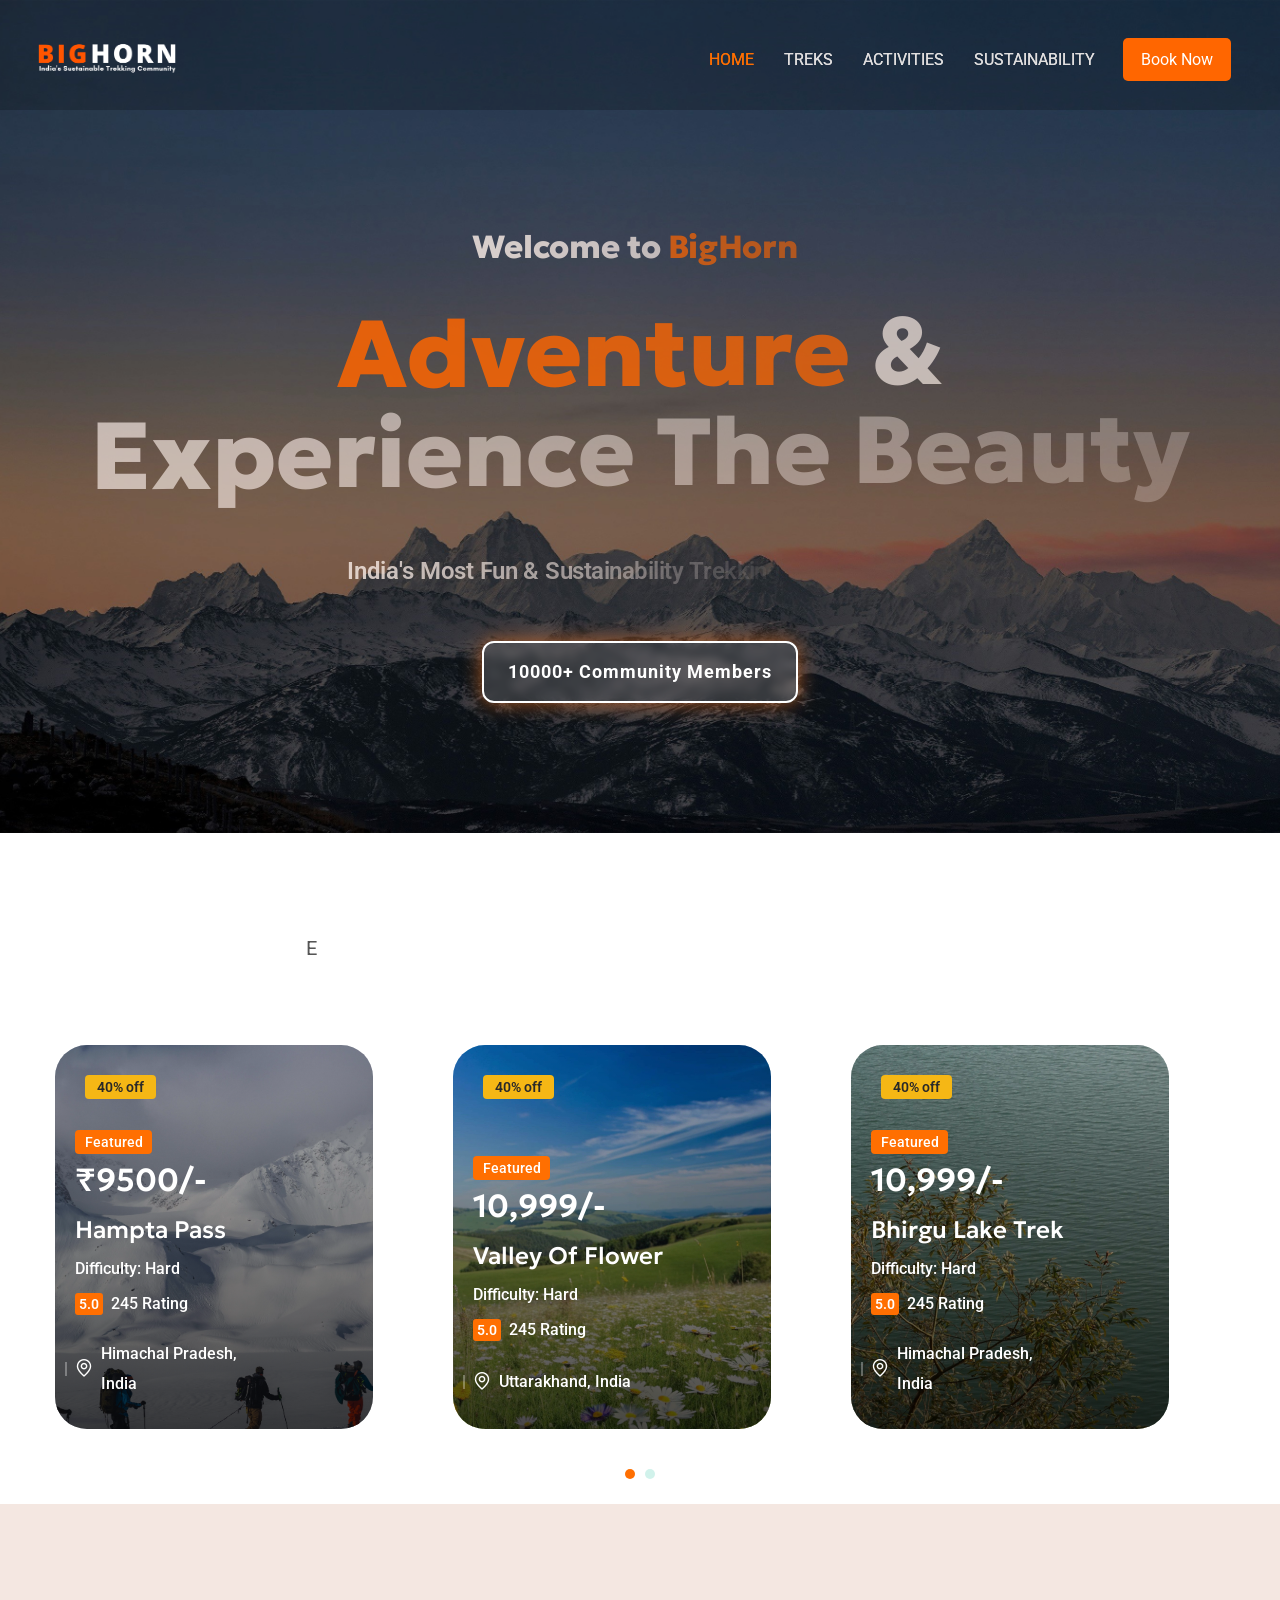
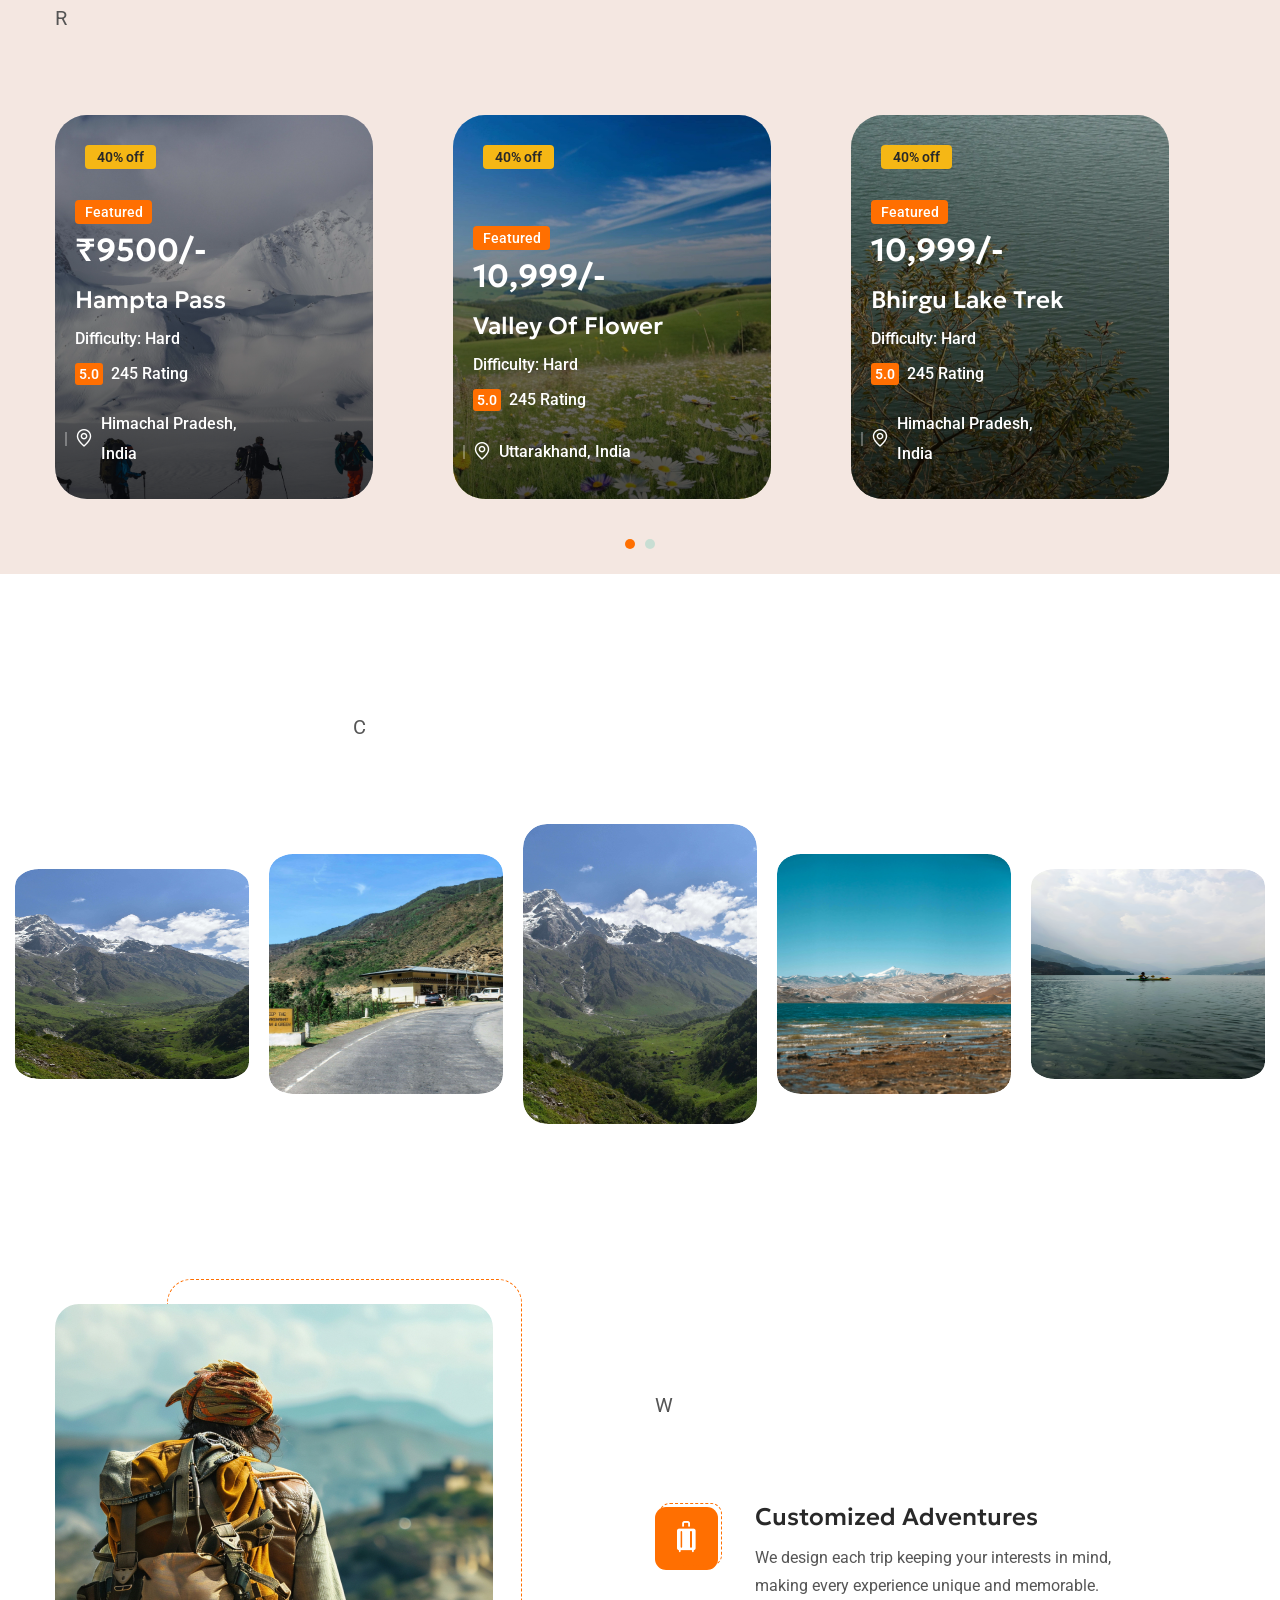
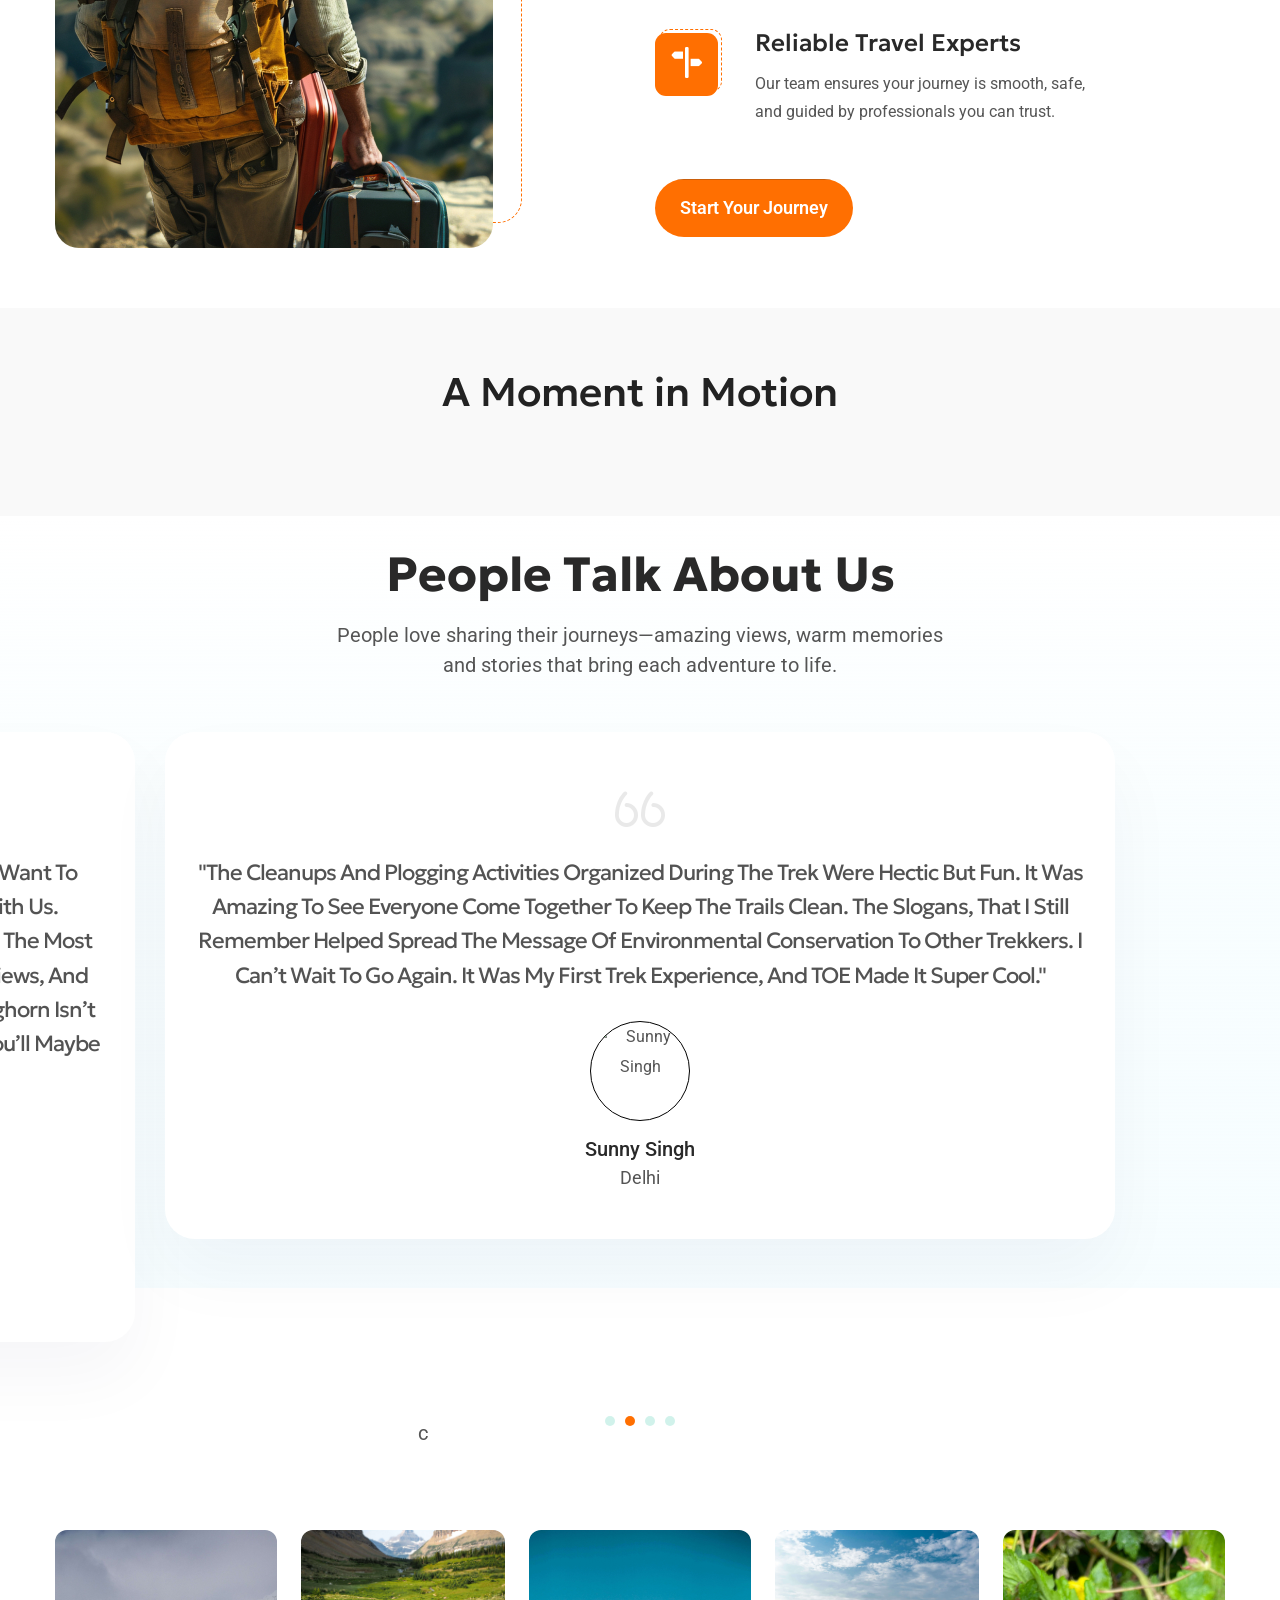
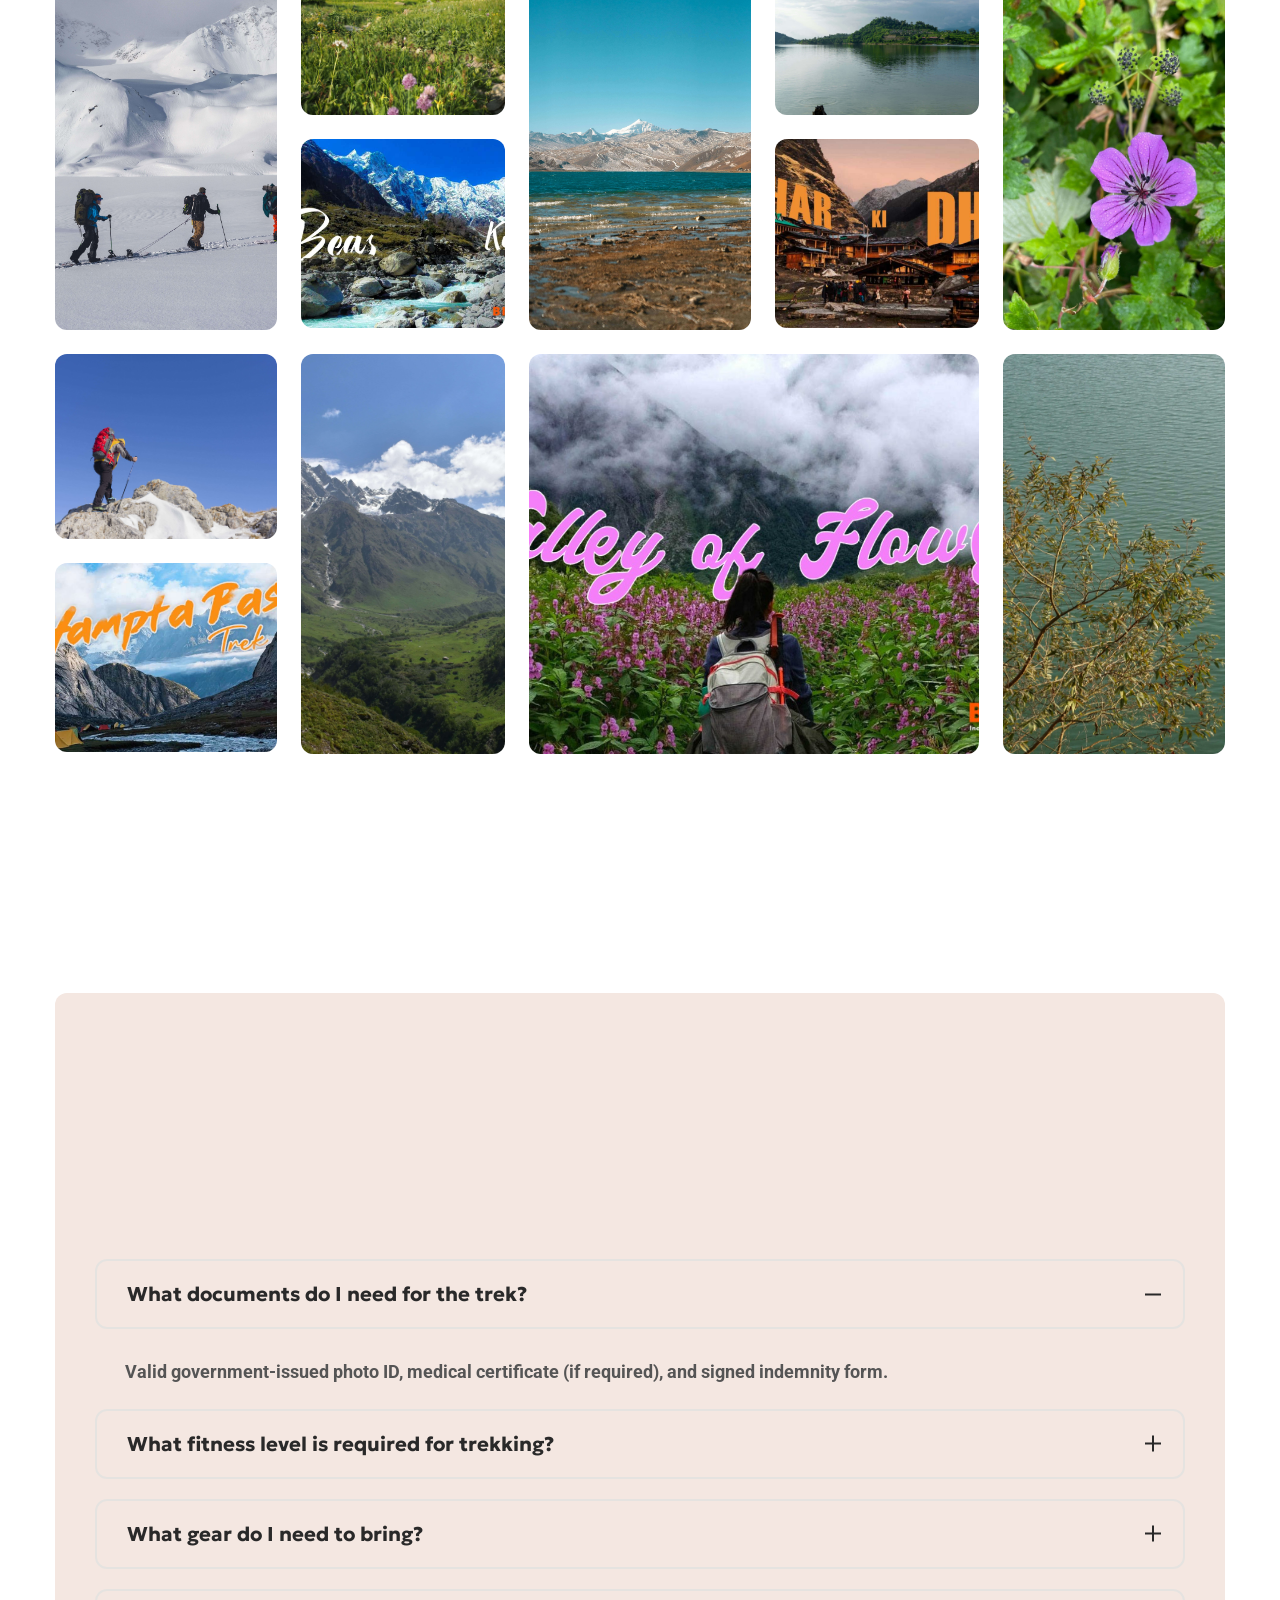
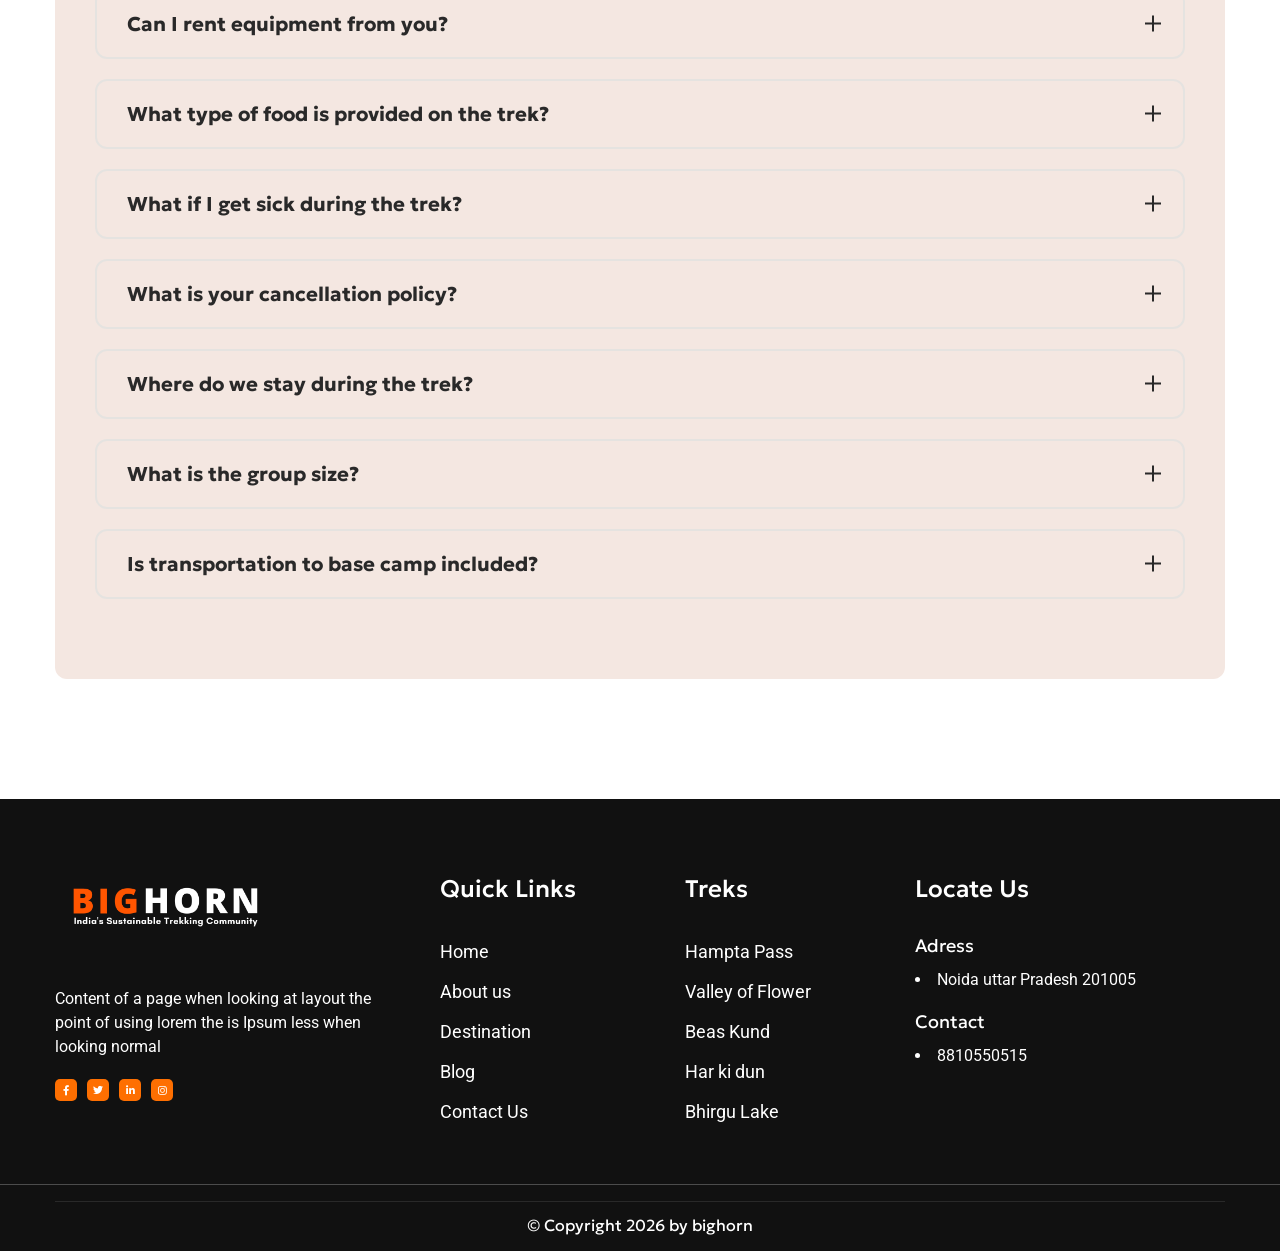
==== index.html @ f1799f35 "first" ====
<!DOCTYPE html>
<html lang="en">

<head>
    <meta charset="UTF-8">
    <meta name="viewport" content="width=device-width, initial-scale=1.0">
    <title>Home || Big Horn</title>

    <!-- favicons Icons -->
    <link rel="apple-touch-icon" sizes="180x180" href="images/big-horn-favicon-removebg.png">
    <link rel="icon" type="image/png" sizes="32x32" href="images/big-horn-favicon-removebg.png">
    <link rel="icon" type="image/png" sizes="16x16" href="images/big-horn-favicon-removebg.png">


    <!-- fonts -->
    <link rel="preconnect" href="https://fonts.googleapis.com">
    <link rel="preconnect" href="https://fonts.gstatic.com" crossorigin="">
    <link
        href="https://fonts.googleapis.com/css2?family=Caveat:wght@400..700&family=Geologica:wght@100..900&family=Roboto:ital,wght@0,100;0,300;0,400;0,500;0,700;0,900;1,100;1,300;1,400;1,500;1,700;1,900&display=swap"
        rel="stylesheet">

    <link rel="stylesheet" href="css/bootstrap.min.css">
    <link rel="stylesheet" href="css/bootstrap-select.min.css">
    <link rel="stylesheet" href="css/animate.min.css">
    <link rel="stylesheet" href="css/all.min.css">
    <link rel="stylesheet" href="css/jquery-ui.css">
    <link rel="stylesheet" href="css/jarallax.css">
    <link rel="stylesheet" href="css/jquery.magnific-popup.css">
    <link rel="stylesheet" href="css/daterangepicker.css">
    <link rel="stylesheet" href="css/style_1.css">
    <link rel="stylesheet" href="css/style.css">
    <link rel="stylesheet" href="css/slick.css">
    <link rel="stylesheet" href="css/owl.carousel.min.css">
    <link rel="stylesheet" href="css/owl.theme.default.min.css">
    <link rel="stylesheet"
        href="https://cdnjs.cloudflare.com/ajax/libs/OwlCarousel2/2.3.4/assets/owl.carousel.min.css" />
    <link rel="stylesheet"
        href="https://cdnjs.cloudflare.com/ajax/libs/OwlCarousel2/2.3.4/assets/owl.theme.default.min.css" />
    <link rel="stylesheet" href="css/bighorn.css">

    <!-- Swiper CSS -->
    <link rel="stylesheet" href="https://cdn.jsdelivr.net/npm/swiper@11/swiper-bundle.min.css" />
    <style>
        @keyframes fadeInUp {
            from {
                opacity: 0;
                transform: translateY(30px);
            }

            to {
                opacity: 1;
                transform: translateY(0);
            }
        }

        .fadeInUp {
            animation: fadeInUp 1s ease-out forwards;
        }

        /* Custom close button styling */
        .mfp-close {
            font-size: 30px;
            color: white;
            background: rgba(0, 0, 0, 0.5);
            width: 40px;
            height: 40px;
            line-height: 40px;
            text-align: center;
            position: absolute;
            top: 15px;
            right: 15px;
            border-radius: 50%;
            text-decoration: none;
            z-index: 9999;
            transition: 0.3s ease;
        }

        .mfp-close:hover {
            background: rgba(255, 0, 0, 0.7);
        }

        /* new footer  */

        .footer {
            background: radial-gradient(circle at top center, #ff6600, #0e0e0e 45%);
            color: white;
            padding: 60px 0;
            position: relative;
            overflow: hidden;
        }

        .footer h5 {
            color: #fff;
            margin-bottom: 20px;
            font-weight: 600;
        }

        .footer a {
            color: #bbb;
            text-decoration: none;
        }

        .footer a:hover {
            color: #ff5500;
        }

        @keyframes bounceIn {
            0% {
                opacity: 0;
                transform: translateY(-200px) rotate(-90deg);
            }

            50% {
                transform: translateY(0) rotate(-90deg);
            }

            70% {
                transform: translateY(-30px) rotate(-90deg);
            }

            100% {
                opacity: 1;
                transform: translateY(0) rotate(-90deg);
            }
        }

        .footer .brand-text {
            font-size: 48px;
            font-weight: 700;
            background: linear-gradient(to top, #ff5500, #cccccc);
            -webkit-background-clip: text;
            -webkit-text-fill-color: transparent;
            transform: rotate(-90deg);
            display: inline-block;
            animation: bounceIn 1.9s ease-in-out 1;
        }

        .book-btn {
            color: #ff5500;
            font-weight: bold;
        }

        .book-btn:hover {
            text-decoration: underline;
        }

        .social-icons a {
            color: white;
            margin-right: 15px;
            font-size: 18px;
        }

        .copyright {
            color: #888;
            font-size: 14px;
            margin-top: 30px;
            text-align: center;
        }

        /* new footer  */




        /* for clickable gallery  */

        .lightbox-overlay {
            position: fixed;
            top: 0;
            left: 0;
            width: 100%;
            height: 100%;
            background: rgba(15, 15, 15, 0.9);
            display: flex;
            justify-content: center;
            align-items: center;
            z-index: 9999;
            display: none;
            flex-direction: column;
            text-align: center;
        }

        .lightbox-overlay img {
            max-width: 90%;
            max-height: 80vh;
            border-radius: 10px;
            margin-bottom: 10px;
        }

        .lightbox-title {
            color: #fff;
            font-size: 20px;
            margin-bottom: 10px;
        }

        .lightbox-download {
            background: #fff;
            padding: 8px 15px;
            border-radius: 5px;
            color: #000;
            text-decoration: none;
            font-weight: bold;
            margin-bottom: 10px;
            
        }

        .lightbox-close {
            color: #fff;
            font-size: 24px;
            cursor: pointer;
            margin-top: 10px;
        }

        /* for clickable gallery  */



        /* reel section */

        .motion-slider-section {
            padding: 60px 10px;
            background: #f9f9f9;
            text-align: center;
        }

        .motion-heading {
            font-size: 2.5rem;
            margin-bottom: 40px;
            color: #222;
        }

        .swiper-slide {
            display: flex;
            justify-content: center;
            align-items: center;
             
        }



        /* reel section */

        /* testimonial */
        .testimonial-image {
            width: 100px;
            height: 100px;
            margin: 0 auto -50px;
            /* Push it above name */
            border-radius: 50%;
            overflow: hidden;
            position: relative;
            z-index: 1;
            margin-bottom: 15px;
            border: 1px solid black;
        }

        .testimonial-image img {
            width: 100%;
            height: 100%;
            object-fit: cover;
        }
    </style>

    <!-- new footer  -->

    <!-- new footer  -->





</head>

<body class="custom-cursor">

    <!-- nav and hero -->
    <div class="page-wrapper">
        <header class="main-header main-header--two sticky-header sticky-header--normal "
            style="height: 110px; background-color: rgba(0, 0, 0, 0.2); padding: 10px; color: white;">
            <div class="container-fluid" id="nav-blur">
                <div class="main-header__inner">
                    <div class="main-header__logo">
                        <a href="index.html">
                            <img src="assets/Bighorn O&W.png" alt="Big Horn Logo" width="165">
                        </a>
                    </div>
                    <nav class="main-header__nav main-menu">
                        <ul class="main-menu__list">
                            <li>
                                <a href="index.html">Home</a>
                            </li>
                            <li class="dropdown" style="color: #fff;">
                                <a href="#" style="color: #e1dfdf;">Treks</a>
                                <ul class="sub-menu">
                                    <li class="dropdown">
                                        <a href="#">Upcoming Treks</a>
                                        <ul class="sub-menu">
                                            <li><a href="hampta-pass-trek.html">Hampta Pass Trek</a></li>
                                            <li><a href="valley-of-flower.html">Valley Of Flower</a></li>
                                            <li><a href="bhirgu-lake-trek.html">bhirgu lake trek</a></li>
                                            <li><a href="beas-kund.html">Beas Kund Trek</a></li>
                                            <li><a href="har-ki-kund.html">Har Ki Dun</a></li>
                                        </ul>
                                    </li>
                                    <li class="dropdown">
                                        <a href="tour.html">All Treks</a>
                                    </li>
                                </ul>
                            </li>
                            <li>
                                <a href="about.html" style="color: #e1dfdf;">Activities</a>
                            </li>

                            <li>
                                <a href="sustainability.html" style="color: #e1dfdf;">Sustainability</a>
                            </li>
                        </ul>
                    </nav>
                    <div class="main-header__right">
                        <div class="main-header__btn">
                            <a href="contact.html" class=""
                                style="background-color: #FF6600; color: white; padding: 12px 18px; border-radius: 5px; text-decoration: none;">
                                <span>Book Now</span>
                            </a>
                        </div>

                        <div class="mobile-nav__btn mobile-nav__toggler">
                            <span></span>
                            <span></span>
                            <span></span>
                        </div>
                    </div>
                </div>
            </div>
        </header>

        <!-- hero start -->
        <section class="hero-one"
            style="background-image: url('assets/hero.jpg'); background-size: cover; background-position: center; background-repeat: no-repeat;">
            <div class="container" style="padding-top: 5rem;">
                <div class="hero-one__content">
                    <h5 class="hero-one__title title bw-split-in-left fs-2">Welcome to <span
                            style="color: #FF6600;">BigHorn</span></h5>
                    <h2 class="hero-one__title title bw-split-in-down"> <span style="color: #FF6600;">Adventure</span> &
                        Experience The Beauty</h2>
                    <p class="hero-one__text sub-title bw-split-in-left">
                        India's Most Fun & Sustainability Trekking Community
                    </p>
                    <!-- <div class="fadeInUp">
                        <a href="tour.html"
                            style="background-color: #FF6600; color: #F4E7E1; padding: 12px 30px; border-radius: 5px; text-decoration: none;">
                            <span>Explore All Adventures</span>
                        </a>
                    </div> -->

                      <div style="
    position: absolute;
    bottom: 130px;
    left: 50%;
    transform: translateX(-50%);
    background: rgba(192, 188, 188, 0.2);
    color: #fff;
    padding: 12px 24px;
    border-radius: 12px;
    font-size: 18px;
    border: 2px solid white;
    font-weight: bold;
  box-shadow: 0 0 20px rgba(233, 116, 39, 0.7);
    backdrop-filter: blur(4px);
    letter-spacing: 1px;
    z-index: 999;
  ">
    10000+ Community Members
  </div>

                </div>
            </div>
        </section>
        <!-- end -->
        <!-- courosel start -->
        <section class="tours-one">
            <div class="container">
                <div class="sec-title text-center">
                    <h3 class="sec-title__title bw-split-in-left">Upcoming Treks</h3>
                    <p class="sec-title__text bw-split-in-up-fast">Experience the thrill of upcoming treks—discover new
                        trails, stunning views <br> and unforgettable adventures with us.
                    </p>
                </div>
                <div class="tours-one__carousel bighorn-owl__carousel bighorn-owl__carousel--basic-nav owl-carousel"
                    data-owl-options='{
                 "loop": false,
                 "items": 1,
                 "nav": false,
                 "dots": true,
                 "margin": 24,
                 "responsive": {
                     "0": { "items": 1 },
                     "768": { "items": 2 },
                     "992": { "items": 2 },
                     "1200": { "items": 3 }
                 }
             }'>
                    <!-- Place your .item blocks here -->
                    <div class="item" id="card">
                        <a href="hampta-pass-trek.html" style="text-decoration: none; color: inherit;">
                            <div class="tours-one__item">
                                <img src="images/treks/humta1.jpg" alt="bighorn">
                                <div class="tours-one__item__offer">40% off</div>
                                <div class="tours-one__item__content">
                                    <div class="tours-one__item__feature">Featured</div>
                                    <div class="tours-one__item__price">₹9500/-</div>
                                    <h3 class="tours-one__item__title">Hampta Pass</h3>
                                      <div class="tours-one__item__difficulty">Difficulty: Hard</div>
                                    <ul class="tours-one__item__meta list-unstyled">
                                        <li><span>5.0</span>245 Rating</li>
                                       
                                        <li><i class="flaticon-pin-1"></i>Himachal Pradesh, India</li>
                                    </ul>
                                </div>
                            </div>
                        </a>
                    </div>

                    <div class="item">
                        <a href="valley-of-flower.html" style="text-decoration: none; color: inherit;">
                            <div class="tours-one__item">
                                <img src="images/treks/flower2.jpg" alt="bighorn">
                                <div class="tours-one__item__offer">40% off</div>
                                <div class="tours-one__item__content">
                                    <div class="tours-one__item__feature">Featured</div>
                                    <div class="tours-one__item__price">10,999/-</div>
                                    <h3 class="tours-one__item__title">Valley Of Flower</h3>
                                     <div class="tours-one__item__difficulty">Difficulty: Hard</div>
                                    <ul class="tours-one__item__meta list-unstyled">
                                        <li><span>5.0</span>245 Rating</li>
                                        <li><i class="flaticon-pin-1"></i>Uttarakhand, India</li>
                                    </ul>
                                </div>
                            </div>
                        </a>
                    </div>

                    <div class="item">
                        <a href="bhirgu-lake-trek.html" style="text-decoration: none; color: inherit;">
                            <div class="tours-one__item">
                                <img src="images/treks/lake2.jpg" alt="bighorn">
                                <div class="tours-one__item__offer">40% off</div>
                                <div class="tours-one__item__content">
                                    <div class="tours-one__item__feature">Featured</div>
                                    <div class="tours-one__item__price">10,999/-</div>
                                    <h3 class="tours-one__item__title">Bhirgu Lake Trek</h3>
                                     <div class="tours-one__item__difficulty">Difficulty: Hard</div>
                                    <ul class="tours-one__item__meta list-unstyled">
                                        <li><span>5.0</span>245 Rating</li>
                                        <li><i class="flaticon-pin-1"></i>Himachal Pradesh, India</li>
                                    </ul>
                                </div>
                            </div>
                        </a>
                    </div>

                    <div class="item">
                        <a href="beas-kund.html" style="text-decoration: none; color: inherit;">
                            <div class="tours-one__item">
                                <img src="images/treks/lake1.jpg" alt="bighorn">
                                <div class="tours-one__item__offer">40% off</div>
                                <div class="tours-one__item__content">
                                    <div class="tours-one__item__feature">Featured</div>
                                    <div class="tours-one__item__price">7,950/-</div>
                                    <h3 class="tours-one__item__title">Beas Kund</h3>
                                     <div class="tours-one__item__difficulty">Difficulty: Hard</div>
                                    <ul class="tours-one__item__meta list-unstyled">
                                        <li><span>5.0</span>245 Rating</li>
                                        <li><i class="flaticon-pin-1"></i>Himachal Pradesh, India</li>
                                    </ul>
                                </div>
                            </div>
                        </a>
                    </div>

                    <div class="item">
                        <a href="har-ki-kund.html" style="text-decoration: none; color: inherit;">
                            <div class="tours-one__item">
                                <img src="images/treks/lake2.jpg" alt="bighorn">
                                <div class="tours-one__item__offer">40% off</div>
                                <div class="tours-one__item__content">
                                    <div class="tours-one__item__feature">Featured</div>
                                    <div class="tours-one__item__price">9,000/-</div>
                                    <h3 class="tours-one__item__title">Har ki Dun</h3>
                                     <div class="tours-one__item__difficulty">Difficulty: Hard</div>
                                    <ul class="tours-one__item__meta list-unstyled">
                                        <li><span>5.0</span>245 Rating</li>
                                        <li><i class="flaticon-pin-1"></i>Uttarakhand, India</li>
                                    </ul>
                                </div>
                            </div>
                        </a>
                    </div>
                    <!-- Place your .item blocks here -->

                </div>
            </div>
        </section>
        <!-- courosel end -->


        <!-- explore by destination -->
        <section class="tours-one" style="background-color: #f4e7e1;">
            <div class="container">
                <div class="sec-title text-left">
                    <h3 class="sec-title__title bw-split-in-left">Explore Wonderfull Treks</h3>
                    <p class="sec-title__text bw-split-in-up-fast">Ready to explore? Discover amazing treks, meet new
                        friends <br> and make memories that last a lifetime!
                    </p>
                </div>
                <div class="tours-one__carousel bighorn-owl__carousel bighorn-owl__carousel--basic-nav owl-carousel"
                    data-owl-options='{
                 "loop": false,
                 "items": 1,
                 "nav": false,
                 "dots": true,
                 "margin": 24,
                 "responsive": {
                     "0": { "items": 1 },
                     "768": { "items": 2 },
                     "992": { "items": 2 },
                     "1200": { "items": 3 }
                 }
             }'>
                    <div class="item">
                        <a href="hampta-pass-trek.html" style="text-decoration: none; color: inherit;">
                            <div class="tours-one__item">
                                <img src="images/treks/humta1.jpg" alt="bighorn">
                                <div class="tours-one__item__offer">40% off</div>
                                <div class="tours-one__item__content">
                                    <div class="tours-one__item__feature">Featured</div>
                                    <div class="tours-one__item__price">₹9500/-</div>
                                    <h3 class="tours-one__item__title">Hampta Pass</h3>
                                     <div class="tours-one__item__difficulty">Difficulty: Hard</div>
                                    <ul class="tours-one__item__meta list-unstyled">
                                        <li><span>5.0</span>245 Rating</li>
                                        <li><i class="flaticon-pin-1"></i>Himachal Pradesh, India</li>
                                    </ul>
                                </div>
                            </div>
                        </a>
                    </div>

                    <div class="item">
                        <a href="valley-of-flower.html" style="text-decoration: none; color: inherit;">
                            <div class="tours-one__item">
                                <img src="images/treks/flower2.jpg" alt="bighorn">
                                <div class="tours-one__item__offer">40% off</div>
                                <div class="tours-one__item__content">
                                    <div class="tours-one__item__feature">Featured</div>
                                    <div class="tours-one__item__price">10,999/-</div>
                                    <h3 class="tours-one__item__title">Valley Of Flower</h3>
                                     <div class="tours-one__item__difficulty">Difficulty: Hard</div>
                                    <ul class="tours-one__item__meta list-unstyled">
                                        <li><span>5.0</span>245 Rating</li>
                                        <li><i class="flaticon-pin-1"></i>Uttarakhand, India</li>
                                    </ul>
                                </div>
                            </div>
                        </a>
                    </div>

                    <div class="item">
                        <a href="bhirgu-lake-trek.html" style="text-decoration: none; color: inherit;">
                            <div class="tours-one__item">
                                <img src="images/treks/lake2.jpg" alt="bighorn">
                                <div class="tours-one__item__offer">40% off</div>
                                <div class="tours-one__item__content">
                                    <div class="tours-one__item__feature">Featured</div>
                                    <div class="tours-one__item__price">10,999/-</div>
                                    <h3 class="tours-one__item__title">Bhirgu Lake Trek</h3>
                                     <div class="tours-one__item__difficulty">Difficulty: Hard</div>
                                    <ul class="tours-one__item__meta list-unstyled">
                                        <li><span>5.0</span>245 Rating</li>
                                        <li><i class="flaticon-pin-1"></i>Himachal Pradesh, India</li>
                                    </ul>
                                </div>
                            </div>
                        </a>
                    </div>

                    <div class="item">
                        <a href="beas-kund.html" style="text-decoration: none; color: inherit;">
                            <div class="tours-one__item">
                                <img src="images/treks/lake1.jpg" alt="bighorn">
                                <div class="tours-one__item__offer">40% off</div>
                                <div class="tours-one__item__content">
                                    <div class="tours-one__item__feature">Featured</div>
                                    <div class="tours-one__item__price">7,950/-</div>
                                    <h3 class="tours-one__item__title">Beas Kund</h3>
                                     <div class="tours-one__item__difficulty">Difficulty: Hard</div>
                                    <ul class="tours-one__item__meta list-unstyled">
                                        <li><span>5.0</span>245 Rating</li>
                                        <li><i class="flaticon-pin-1"></i>Himachal Pradesh, India</li>
                                    </ul>
                                </div>
                            </div>
                        </a>
                    </div>

                    <div class="item">
                        <a href="har-ki-kund.html" style="text-decoration: none; color: inherit;">
                            <div class="tours-one__item">
                                <img src="images/treks/lake2.jpg" alt="bighorn">
                                <div class="tours-one__item__offer">40% off</div>
                                <div class="tours-one__item__content">
                                    <div class="tours-one__item__feature">Featured</div>
                                    <div class="tours-one__item__price">9,000/-</div>
                                    <h3 class="tours-one__item__title">Har ki Dun</h3>
                                     <div class="tours-one__item__difficulty">Difficulty: Hard</div>
                                    <ul class="tours-one__item__meta list-unstyled">
                                        <li><span>5.0</span>245 Rating</li>
                                        <li><i class="flaticon-pin-1"></i>Uttarakhand, India</li>
                                    </ul>
                                </div>
                            </div>
                        </a>
                    </div>


                </div>
            </div>
        </section>
        <!-- explore bydestination -->

        <!-- gallery start -->
        <section class="gallery-two" style="padding-top: 4rem;">
            <div class="container-fluid">
                <div class="sec-title text-center">
                    <h3 class="sec-title__title bw-split-in-left">Our Beautiful Moment</h3>
                    <p class="sec-title__text bw-split-in-up-fast">
                        Celebrate our beautiful moments—joyful journeys, shared smiles <br>
                        and unforgettable memories from every adventure!
                    </p>
                </div>
                <div class="gallery-two__carousel bighorn-owl__carousel owl-carousel" data-owl-options='{
      "items": 5,
      "margin": 20,
      "smartSpeed": 200,
      "loop": true,
      "autoplay": true,
      "center": true,
      "nav": false,
      "dots": false,
      "responsive": {
        "0": { "items": 1 },
        "500": { "items": 2 },
        "768": { "items": 3 },
        "992": { "items": 4 },
        "1200": { "items": 5 },
        "1400": { "items": 5 }
      }
    }'>
                    <div class="gallery-two__item">
                        <div class="gallery-two__image">
                            <a href="images/treks/humta5.jpg" class="gallery-link" data-title="humta5.jpg">
                                <img src="images/treks/humta5.jpg" height="300rem" alt="humta5.jpg" />
                            </a>
                        </div>
                    </div>

                    <div class="gallery-two__item">
                        <div class="gallery-two__image">
                            <a href="images/treks/flower6.jpg" class="gallery-link" data-title="flower6.jpg">
                                <img src="images/treks/flower6.jpg" height="300rem" alt="flower6.jpg" />
                            </a>
                        </div>
                    </div>

                    <div class="gallery-two__item">
                        <div class="gallery-two__image">
                            <a href="images/treks/lake5.jpg" class="gallery-link" data-title="lake5.jpg">
                                <img src="images/treks/lake5.jpg" height="300rem" alt="lake5.jpg" />
                            </a>
                        </div>
                    </div>

                    <div class="gallery-two__item">
                        <div class="gallery-two__image">
                            <a href="images/treks/lake6.jpg" class="gallery-link" data-title="lake6.jpg">
                                <img src="images/treks/lake6.jpg" height="300rem" alt="lake6.jpg" />
                            </a>
                        </div>
                    </div>

                    <div class="gallery-two__item">
                        <div class="gallery-two__image">
                            <a href="images/treks/flower6.jpg" class="gallery-link" data-title="flower6.jpg">
                                <img src="images/treks/flower6.jpg" height="300rem" alt="flower6.jpg" />
                            </a>
                        </div>
                    </div>
                </div>
            </div>
        </section>

        <!-- end -->

        <section class="why-choose-one why-choose-one--about">
            <div class="container">
                <div class="row d-flex align-items-center">
                    <div class="col-xl-6 wow fadeInUp" data-wow-delay="300ms">
                        <div class="why-choose-one__image">
                            <img src="images/why-choose-one-1.jpg" alt="bighorn">
                        </div>
                    </div>
                    <div class="col-xl-6 wow fadeInRight" data-wow-delay="200ms">
                        <div class="why-choose-one__content">
                            <div class="sec-title">
                                <h3 class="sec-title__title bw-split-in-left">Why Choose Us</h3>
                                <p class="sec-title__text bw-split-in-up-fast">
                                    When exploring your options, finding a service that <br>truly understands your
                                    journey matters.
                                </p>
                            </div>
                            <div class="why-choose-one__box">
                                <div class="why-choose-one__box__icon"><i class="flaticon-suitcase"></i></div>
                                <h5 class="why-choose-one__box__title">Customized Adventures</h5>
                                <p class="why-choose-one__box__text">We design each trip keeping your interests in mind,
                                    <br>making every experience unique and memorable.
                                </p>
                            </div><!-- why-choose-one__box -->
                            <div class="why-choose-one__box">
                                <div class="why-choose-one__box__icon"><i class="flaticon-signpost"></i></div>
                                <h5 class="why-choose-one__box__title">Reliable Travel Experts</h5>
                                <p class="why-choose-one__box__text">Our team ensures your journey is smooth, safe,<br>
                                    and guided by professionals you can trust.</p>
                            </div><!-- why-choose-one__box -->
                            <div class="why-choose-one__btn">
                                <a href="contact.html" class="bighorn-btn">
                                    <span>Start Your Journey</span>
                                </a>

                            </div>
                        </div>
                    </div>
                </div>
            </div>
        </section><!-- why-choose-one -->



        <!-- reel section -->
        <!-- A MOMENT IN MOTION SECTION START -->
        <section class="motion-slider-section">
            <h2 class="motion-heading">A Moment in Motion</h2>

            <!-- Swiper Container Start -->
            <div class="swiper mySwiper">
                <div class="swiper-wrapper">

                    <!-- Slide 1 -->
                    <div class="swiper-slide">
                        <blockquote class="instagram-media"
                            data-instgrm-permalink="https://www.instagram.com/reel/DGhr44AxDPV/"
                            data-instgrm-version="14" style="max-width: 100%; margin: auto;"></blockquote>
                    </div>
                    <!-- Slide 1 -->
                    <div class="swiper-slide">
                        <blockquote class="instagram-media"
                            data-instgrm-permalink="https://www.instagram.com/reel/DFe_Kiuhaar/"
                            data-instgrm-version="14" style="max-width: 100%; margin: auto;"></blockquote>
                    </div>
                    <!-- Slide 1 -->
                    <div class="swiper-slide">
                        <blockquote class="instagram-media"
                            data-instgrm-permalink="https://www.instagram.com/reel/C6lVU33R28q/"
                            data-instgrm-version="14" style="max-width: 100%; margin: auto;"></blockquote>
                    </div>

                    <!-- Slide 2 (replace with your 2nd reel link) -->
                    <div class="swiper-slide">
                        <blockquote class="instagram-media"
                            data-instgrm-permalink="https://www.instagram.com/reel/DGu_4BuTkIw/"
                            data-instgrm-version="14" style="max-width: 100%; margin: auto;"></blockquote>
                    </div>

                    <!-- Slide 3 -->
                    <div class="swiper-slide">
                        <blockquote class="instagram-media"
                            data-instgrm-permalink="https://www.instagram.com/reel/DHLdgTAT1Yx/"
                            data-instgrm-version="14" style="max-width: 100%; margin: auto;"></blockquote>
                    </div>

                    <!-- Add more slides if needed -->

                </div>
            </div>
            <!-- Swiper Container End -->

            <!-- Instagram Embed Script -->
            <script async src="//www.instagram.com/embed.js"></script>
        </section>

        <!-- reel section -->

        <!-- testimonials start -->
        <section class="testimonials-two mt-1" style="height: 60vw;">
            <div class="sec-title text-center">
                <h3 class="sec-title__title">People Talk About Us</h3>
                <p class="sec-title__text">People love sharing their journeys—amazing views, warm memories <br>
                    and stories that bring each adventure to life.</p>
            </div>
            <div class="container">
                <div class="testimonials-two__inner">
                    <div class="testimonials-two__carousel bighorn-owl__carousel bighorn-owl__carousel--basic-nav bighorn-owl__carousel--with-shadow owl-carousel"
                        data-owl-options='{
                    "loop": true,
                    "items": 1,
                    "autoplay": true,
                    "autoplayTimeout": 5000,
                    "smartSpeed": 1000,
                    "nav": false,
                    "dots": true,
                    "margin": 30
                }'>

                        <div class="item">
                            <div class="testimonials-two__item">
                                <div class="testimonials-two__icon">
                                    <i class="flaticon-left-quote"></i>
                                </div>
                                <p class="testimonials-two__text">Brahmatal was my first trek ever, and I went from “Can
                                    I do this?” to “I never want to come down”, all thanks to Bighorn! They didn’t just
                                    guide us, they vibed with us. Somewhere between sore legs, tough terrains, and
                                    mid-oxygen crises, I found the most dramatic new friends, loud laughter, epic
                                    stargazing, breathtaking mountain views, and the world’s most competitive UNO games
                                    right at the top of the mountain. Bighorn isn’t just about treks, it’s about stories
                                    you’ll keep telling. You’ll laugh, you’ll climb, you’ll maybe cry a little but
                                    you’ll love every second.</p>
                                <div class="testimonials-two__author text-center">
                                    <div class="testimonial-image">
                                        <img src="images/6ac8c6f1-7127-4bf7-bab8-51c20d4c93be.png"
                                            alt="Deeksha Prakash">
                                    </div>
                                    <h5 class="testimonials-two__author__name">Deeksha Prakash</h5>
                                    <span class="testimonials-two__author__dec">Energy Policy Advisor at BRICS YEA and
                                        UNECE</span>
                                </div>
                            </div>
                        </div>

                        <div class="item">
                            <div class="testimonials-two__item">
                                <div class="testimonials-two__icon">
                                    <i class="flaticon-left-quote"></i>
                                </div>
                                <p class="testimonials-two__text">"The cleanups and plogging activities organized during
                                    the trek were hectic but fun. It was amazing to see everyone come together to keep
                                    the trails clean. The slogans, that I still remember helped spread the message of
                                    environmental conservation to other trekkers. I can’t wait to go again. It was my
                                    first trek experience, and TOE made it super cool."</p>
                                <div class="testimonials-two__author text-center">
                                    <div class="testimonial-image">
                                        <img src="images/6ac8c6f1-7127-4bf7-bab8-51c20d4c93be.png" alt="Sunny Singh">
                                    </div>
                                    <h5 class="testimonials-two__author__name">Sunny Singh</h5>
                                    <span class="testimonials-two__author__dec">Delhi</span>
                                </div>
                            </div>
                        </div>

                        <div class="item">
                            <div class="testimonials-two__item">
                                <div class="testimonials-two__icon">
                                    <i class="flaticon-left-quote"></i>
                                </div>
                                <p class="testimonials-two__text">"Seeing the impact of our actions firsthand was
                                    incredibly rewarding. During the treks, we collected litter, avoided plastic, and
                                    used sustainable materials, which made a visible difference in the areas and my
                                    mind. The trip made me a more conscious traveler. I now continue these practices and
                                    spread awareness about the importance of sustainability."</p>
                                <div class="testimonials-two__author text-center">
                                    <div class="testimonial-image">
                                        <img src="images/6ac8c6f1-7127-4bf7-bab8-51c20d4c93be.png" alt="Amit Sharma">
                                    </div>
                                    <h5 class="testimonials-two__author__name">Amit Sharma</h5>
                                    <span class="testimonials-two__author__dec">Lucknow</span>
                                </div>
                            </div>
                        </div>

                        <div class="item">
                            <div class="testimonials-two__item">
                                <div class="testimonials-two__icon">
                                    <i class="flaticon-left-quote"></i>
                                </div>
                                <p class="testimonials-two__text">"I loved the night sky discussions and the sense of
                                    community. I saw some satellites and the ISS moving. What an experience. TAP made me
                                    realize how small actions can make a big difference in preserving nature."</p>
                                <div class="testimonials-two__author text-center">
                                    <div class="testimonial-image">
                                        <img src="images/6ac8c6f1-7127-4bf7-bab8-51c20d4c93be.png" alt="Tanya">
                                    </div>
                                    <h5 class="testimonials-two__author__name">Tanya</h5>
                                    <span class="testimonials-two__author__dec">Indore</span>
                                </div>
                            </div>
                        </div>

                    </div>
                </div>
            </div>
        </section>

        <!-- /.testimonials-two -->
        <!-- gallery two start -->

        <!-- iopen image on fullscreen -->
        <div class="lightbox-overlay" id="lightbox">
            <div class="lightbox-title" id="lightboxTitle"></div>
            <img id="lightboxImage" src="" alt="">
            <a id="lightboxDownload" class="lightbox-download" href="" download>Download</a>
            <div class="lightbox-close" onclick="closeLightbox()">✖ Close</div>
        </div>

        <!-- iopen image on fullscreen -->


        <section class="gallery-one">
            <div class="container">
                <div class="sec-title text-center">
                    <h3 class="sec-title__title bw-split-in-left">Recent Gallery</h3>
                    <p class="sec-title__text bw-split-in-up-fast">
                        content of a page when looking at layout the point<br> of using lorem the is Ipsum less
                    </p>
                </div>
                <div class="row">
                    <div class="col-lg-3">
                        <div class="gallery-one__card">
                            <a href="images/treks/humta1.jpg" data-title="humta1.jpg" class="gallery-link">
                                <img src="images/treks/humta1.jpg" height="400rem" alt="humta1.jpg">
                            </a>
                        </div>
                    </div>

                    <div class="col-lg-2">
                        <div class="gallery-one__card">
                            <a href="images/treks/flower3.jpg" data-title="flower3.jpg" class="gallery-link">
                                <img src="images/treks/flower3.jpg" height="185rem" alt="flower3.jpg">
                            </a>
                        </div>
                        <div class="gallery-one__card">
                            <a href="images/treks/beas-kund.jpeg" data-title="beas-kund.jpeg" class="gallery-link">
                                <img src="images/treks/beas-kund.jpeg" height="189rem" alt="beas-kund.jpeg">
                            </a>
                        </div>
                    </div>

                    <div class="col-lg-3">
                        <div class="gallery-one__card">
                            <a href="images/treks/lake5.jpg" data-title="lake5.jpg" class="gallery-link">
                                <img src="images/treks/lake5.jpg" height="400rem" alt="lake5.jpg">
                            </a>
                        </div>
                    </div>

                    <div class="col-lg-2">
                        <div class="gallery-one__card">
                            <a href="images/treks/lake3.jpg" data-title="lake3.jpg" class="gallery-link">
                                <img src="images/treks/lake3.jpg" height="185rem" alt="lake3.jpg">
                            </a>
                        </div>
                        <div class="gallery-one__card">
                            <a href="images/treks/har-ki-kund.jpeg" data-title="har-ki-kund.jpeg" class="gallery-link">
                                <img src="images/treks/har-ki-kund.jpeg" height="189rem" alt="har-ki-kund.jpeg">
                            </a>
                        </div>
                    </div>

                    <div class="col-lg-3">
                        <div class="gallery-one__card">
                            <a href="images/treks/flower5.jpg" data-title="flower5.jpg" class="gallery-link">
                                <img src="images/treks/flower5.jpg" height="400rem" alt="flower5.jpg">
                            </a>
                        </div>
                    </div>

                    <div class="col-lg-3">
                        <div class="gallery-one__card">
                            <a href="images/treks/humta2.jpg" data-title="humta2.jpg" class="gallery-link">
                                <img src="images/treks/humta2.jpg" height="185rem" alt="humta2.jpg">
                            </a>
                        </div>
                        <div class="gallery-one__card">
                            <a href="images/treks/hampta-pass-trek.jpeg" data-title="hampta-pass-trek.jpeg"
                                class="gallery-link">
                                <img src="images/treks/hampta-pass-trek.jpeg" height="189rem"
                                    alt="hampta-pass-trek.jpeg">
                            </a>
                        </div>
                    </div>

                    <div class="col-lg-2">
                        <div class="gallery-one__card">
                            <a href="images/treks/flower6.jpg" data-title="flower6.jpg" class="gallery-link">
                                <img src="images/treks/flower6.jpg" height="400rem" alt="flower6.jpg">
                            </a>
                        </div>
                    </div>

                    <div class="col-lg-4">
                        <div class="gallery-one__card">
                            <a href="images/treks/Valley-of-flower.jpeg" data-title="Valley-of-flower.jpeg"
                                class="gallery-link">
                                <img src="images/treks/Valley-of-flower.jpeg" height="400rem"
                                    alt="Valley-of-flower.jpeg">
                            </a>
                        </div>
                    </div>

                    <div class="col-lg-3">
                        <div class="gallery-one__card">
                            <a href="images/treks/lake2.jpg" data-title="lake2.jpg" class="gallery-link">
                                <img src="images/treks/lake2.jpg" height="400rem" alt="lake2.jpg">
                            </a>
                        </div>
                    </div>
                </div>
            </div>
        </section>
        <!-- gallery-one -->

        <!-- gallery end -->
        <section class="faq-section">
            <div class="container">
                <div class="faq-section__wrapper">
                    <div class="row d-flex align-items-center">
                        <div class="col-lg-12 wow fadeInLeft" data-wow-delay="00ms">
                            <div class="sec-title text-left">
                                <h3 class="sec-title__title bw-split-in-left">Frequently Asked <br>Question</h3>
                            </div>
                            <div class="destination-details__accordion bighorn-accrodion"
                                data-grp-name="bighorn-accrodion">
                                <div class="accrodion active">
                                    <div class="accrodion-title">
                                        <h4>
                                            What documents do I need for the trek?
                                            <span class="accrodion-title__icon"></span>
                                        </h4>
                                    </div>
                                    <div class="accrodion-content">
                                        <div class="inner">
                                            <p>
                                                Valid government-issued photo ID, medical certificate (if required), and
                                                signed indemnity form.
                                            </p>
                                        </div>
                                    </div>
                                </div>
                                <div class="accrodion">
                                    <div class="accrodion-title">
                                        <h4>
                                            What fitness level is required for trekking?
                                            <span class="accrodion-title__icon"></span>
                                        </h4>
                                    </div>
                                    <div class="accrodion-content">
                                        <div class="inner">
                                            <p>
                                                Basic fitness with ability to walk 5-6 hours daily. Start cardio
                                                training 4-6 weeks before your trek and practice walking with a
                                                backpack.
                                            </p>
                                        </div>
                                    </div>
                                </div>
                                <div class="accrodion">
                                    <div class="accrodion-title">
                                        <h4>
                                            What gear do I need to bring?
                                            <span class="accrodion-title__icon"></span>
                                        </h4>
                                    </div>
                                    <div class="accrodion-content">
                                        <div class="inner">
                                            <p>
                                                Trekking boots, warm clothes, rain gear, backpack, water bottles, and
                                                headlamp. We provide a detailed packing list after booking.
                                            </p>
                                        </div>
                                    </div>
                                </div>
                                <div class="accrodion">
                                    <div class="accrodion-title">
                                        <h4>
                                            Can I rent equipment from you?
                                            <span class="accrodion-title__icon"></span>
                                        </h4>
                                    </div>
                                    <div class="accrodion-content">
                                        <div class="inner">
                                            <p>
                                                Yes, we provide tents, sleeping bags, jackets, and trekking poles on
                                                rent. Advance booking required with additional charges.
                                            </p>
                                        </div>
                                    </div>
                                </div>
                                <div class="accrodion">
                                    <div class="accrodion-title">
                                        <h4>
                                            What type of food is provided on the trek?
                                            <span class="accrodion-title__icon"></span>
                                        </h4>
                                    </div>
                                    <div class="accrodion-content">
                                        <div class="inner">
                                            <p>
                                                Complete vegetarian meals including breakfast, lunch, snacks and dinner.
                                                All meals are freshly prepared by experienced cooks with quality
                                                ingredients.
                                            </p>
                                        </div>
                                    </div>
                                </div>
                                <div class="accrodion">
                                    <div class="accrodion-title">
                                        <h4>
                                            What if I get sick during the trek?
                                            <span class="accrodion-title__icon"></span>
                                        </h4>
                                    </div>
                                    <div class="accrodion-content">
                                        <div class="inner">
                                            <p>
                                                Our trained guides carry first aid kits and can handle basic medical
                                                issues. Serious cases get immediate evacuation to nearest medical
                                                facility.
                                            </p>
                                        </div>
                                    </div>
                                </div>
                                <div class="accrodion">
                                    <div class="accrodion-title">
                                        <h4>
                                            What is your cancellation policy?
                                            <span class="accrodion-title__icon"></span>
                                        </h4>
                                    </div>
                                    <div class="accrodion-content">
                                        <div class="inner">
                                            <p>
                                                Cancellations 15+ days before trek get 90% refund. 7-14 days get 50%
                                                refund. Less than 7 days get no refund. Weather cancellations get full
                                                refund.
                                            </p>
                                        </div>
                                    </div>
                                </div>
                                <div class="accrodion">
                                    <div class="accrodion-title">
                                        <h4>
                                            Where do we stay during the trek?
                                            <span class="accrodion-title__icon"></span>
                                        </h4>
                                    </div>
                                    <div class="accrodion-content">
                                        <div class="inner">
                                            <p>
                                                High-quality camping tents (shared basis), local guesthouses, or
                                                homestays depending on the specific trek route and itinerary.
                                            </p>
                                        </div>
                                    </div>
                                </div>
                                <div class="accrodion">
                                    <div class="accrodion-title">
                                        <h4>
                                            What is the group size?
                                            <span class="accrodion-title__icon"></span>
                                        </h4>
                                    </div>
                                    <div class="accrodion-content">
                                        <div class="inner">
                                            <p>
                                                Minimum 6 people, maximum 15 people per group to ensure safety and
                                                personalized attention from our guides.
                                            </p>
                                        </div>
                                    </div>
                                </div>
                                <div class="accrodion">
                                    <div class="accrodion-title">
                                        <h4>
                                            Is transportation to base camp included?
                                            <span class="accrodion-title__icon"></span>
                                        </h4>
                                    </div>
                                    <div class="accrodion-content">
                                        <div class="inner">
                                            <p>
                                                Yes, pickup and drop from nearest major town or railway station is
                                                included. Exact pickup points shared after booking confirmation.
                                            </p>
                                        </div>
                                    </div>
                                </div>
                            </div><!-- /.accordion -->
                        </div><!-- /.col-12 -->
                    </div><!-- /.row -->
                </div>
            </div>
        </section>


        <footer class="main-footer">
            <div class="container">
                <div class="row">
                    <div class="col-md-6 col-xl-4 wow fadeInUp " data-wow-delay="00ms">
                        <div class="footer-widget footer-widget--about">
                            <a href="index.html" class="footer-widget__logo">
                                <img src="images/Bighornwhite.png" width="60%"  style="margin-top: -2rem;" alt="bighorn HTML Template">
                            </a>
                            <p class="footer-widget__text">
                                Content of a page when looking at layout the<br> point of using lorem the is Ipsum less
                                when<br> looking normal
                            </p>
                            <div class="main-footer__social">
                                <a href="https://facebook.com">
                                    <i class="fab fa-facebook-f" aria-hidden="true"></i>
                                    <span class="sr-only">Facebook</span>
                                </a>
                                <a href="https://twitter.com">
                                    <i class="fab fa-twitter" aria-hidden="true"></i>
                                    <span class="sr-only">Twitter</span>
                                </a>
                                <a href="https://linkedin.com">
                                    <i class="fab fa-linkedin-in" aria-hidden="true"></i>
                                    <span class="sr-only">Linkedin</span>
                                </a>
                                <a href="https://instagram.com">
                                    <i class="fab fa-instagram" aria-hidden="true"></i>
                                    <span class="sr-only">Instagram</span>
                                </a>
                            </div><!-- /.main-footer__social -->
                        </div><!-- /.footer-widget -->
                    </div><!-- /.col-md-6 -->
                    <div class="col-md-6 col-xl-2 wow fadeInUp" data-wow-delay="100ms">
                        <div class="footer-widget footer-widget--links">
                            <h2 class="footer-widget__title">Quick Links</h2><!-- /.footer-widget__title -->
                            <ul class="list-unstyled footer-widget__links">
                                <li><a href="index.html">Home</a></li>
                                <li><a href="about.html">About us</a></li>
                                <li><a href="destination.html">Destination</a></li>
                                <li><a href="blog-grid-right.html">Blog</a></li>
                                <li><a href="contact.html">Contact Us</a></li>
                            </ul><!-- /.list-unstyled footer-widget__links -->
                        </div><!-- /.footer-widget -->
                    </div><!-- /.col-md-6 -->
                    <div class="col-md-6 col-xl-2 wow fadeInUp" data-wow-delay="200ms">
                        <div class="footer-widget footer-widget--links-two">
                            <h2 class="footer-widget__title">Treks</h2><!-- /.footer-widget__title -->
                            <ul class="list-unstyled footer-widget__links">
                                <li><a href="hampta-pass-trek.html">Hampta Pass</a></li>
                                <li><a href="valley-of-flower.html">Valley of Flower</a></li>
                                <li><a href="beas-kund.html"> Beas Kund</a></li>
                                <li><a href="har-ki-kund.html">Har ki dun</a></li>
                                <li><a href="bhirgu-lake-trek.html">Bhirgu Lake</a></li>
                            </ul><!-- /.list-unstyled footer-widget__links -->
                        </div><!-- /.footer-widget -->
                    </div><!-- /.col-md-6 -->
                    <div class="col-md-6 col-xl-4 wow fadeInUp" data-wow-delay="300ms">
                        <div class="footer-widget footer-widget--gallery">
                            <h2 class="footer-widget__title">Locate Us</h2><!-- /.footer-widget__title -->
                            <div class="footer-widget__gallery">
                                <div class="uper">
                                    <h5 style="font-weight: 400; font-size: 18px ; color: #fff;"> Adress </h5>
                                    <li>Noida uttar Pradesh 201005</li>
                                </div><!-- /.image-item -->
                                <div class="lower">

                                    <h5 style="font-weight: 400; font-size: 18px; color: #fff;">Contact</h5>
                                    <li>8810550515</li>
                                </div>
                            </div>
                        </div><!-- /.footer-widget -->
                    </div><!-- /.col-md-6 -->
                </div><!-- /.row -->
            </div><!-- /.container -->
            <hr>
            <div class="main-footer__bottom  wow fadeInUp" data-wow-delay="00ms">
                <div class="container">
                    <div class="main-footer__bottom__inner">
                        <p class="main-footer__copyright">
                            © Copyright <span class="dynamic-year"></span> by bighorn
                        </p>
                    </div><!-- /.main-footer__inner -->
                </div><!-- /.container -->
            </div><!-- /.main-footer__bottom -->
        </footer><!-- /.main-footer -->

        <!-- /.main-footer -->
    </div>
    <!-- nav and hero end -->

    <div class="mobile-nav__wrapper">

        <!-- /.mobile-nav__overlay -->
        <div class="mobile-nav__content">
            <span class="mobile-nav__close mobile-nav__toggler"><i class="fa fa-times"></i></span>

            <div class="logo-box">
                <a href="index.html" aria-label="logo image"><img src="assets/logo.png" width="145" alt="bighorn"></a>
            </div>
            <!-- /.logo-box -->
            <div class="mobile-nav__container"></div>
            <!-- /.mobile-nav__container -->
            <a href="contact.html"
                style="background-color: #FF6600; color: white; padding: 12px; border-radius: 5px; text-decoration: none; display: block; width: 100%; text-align: center; margin-top: 15px;">
                <span>Contact Us</span>
            </a>

            <ul class="mobile-nav__contact list-unstyled">
                <li>
                    <i class="fa fa-envelope"></i>
                    <a href="mailto:needhelp@bighorn.com">needhelp@bighorn.com</a>
                </li>
                <li>
                    <i class="fa fa-phone-alt"></i>
                    <a href="tel:666-888-0000">666 888 0000</a>
                </li>
            </ul>
        </div>
        <!-- /.mobile-nav__content -->
    </div>




    <script src="js/jquery-3.7.1.min.js"></script>
    <script src="js/bootstrap.bundle.min.js"></script>
    <script src="js/bootstrap-select.min.js"></script>
    <script src="js/jarallax.min.js"></script>
    <script src="js/jquery-ui.js"></script>
    <script src="js/jquery.ajaxchimp.min.js"></script>
    <script src="js/jquery.appear.min.js"></script>
    <script src="js/jquery.magnific-popup.min.js"></script>
    <script src="js/jquery.validate.min.js"></script>
    <script src="js/wNumb.min.js"></script>
    <script src="js/moment.min.js"></script>
    <script src="js/daterangepicker.js"></script>
    <script src="js/owl.carousel.min.js"></script>
    <script src="js/wow.js"></script>
    <script src="js/imagesloaded.min.js"></script>
    <script src="js/isotope.js"></script>
    <script src="js/simpleParallax.min.js"></script>
    <script src="js/slick.min.js"></script>
    <script src="js/countdown.min.js"></script>

    <!-- gsap js -->
    <script src="js/gsap.js"></script>
    <script src="js/scrolltrigger.min.js"></script>
    <script src="js/splittext.min.js"></script>
    <script src="js/bighorn-split.js"></script>
    <script src="https://code.jquery.com/jquery-3.6.0.min.js" crossorigin="anonymous"></script>
    <script src="https://cdnjs.cloudflare.com/ajax/libs/OwlCarousel2/2.3.4/owl.carousel.min.js" crossorigin="anonymous"
        referrerpolicy="no-referrer"></script>
    <script src="js/bighorn.js"></script>
    <script>
        $(document).ready(function () {
            $('.tours-one__carousel').each(function () {
                var $this = $(this);
                var options = $this.data('owl-options');
                $this.owlCarousel(options);
            });
        });
    </script>
    <script>
        $(document).ready(function () {
            $('.owl-carousel').each(function () {
                const $carousel = $(this);
                const options = $carousel.data('owl-options');
                $carousel.owlCarousel(options);
            });
        });
    </script>
    <script>
        new WOW().init();

        $(document).ready(function () {
            $('.bighorn-owl__carousel').each(function () {
                const $carousel = $(this);
                const options = $carousel.data('owl-options');
                $carousel.owlCarousel(options);
            });
        });
    </script>
    <script>
        $(document).ready(function () {
            $(".testimonials-two__carousel").each(function () {
                const options = $(this).data("owl-options");
                $(this).owlCarousel(options);
            });
        });
    </script>
    <script>
        document.addEventListener("DOMContentLoaded", function () {
            const accrodions = document.querySelectorAll(".bighorn-accrodion .accrodion");

            accrodions.forEach(item => {
                const title = item.querySelector(".accrodion-title");
                title.addEventListener("click", function () {
                    // Close all other open items
                    accrodions.forEach(i => {
                        if (i !== item) {
                            i.classList.remove("active");
                            i.querySelector(".accrodion-content").style.display = "none";
                        }
                    });

                    // Toggle current item
                    const content = item.querySelector(".accrodion-content");
                    const isActive = item.classList.contains("active");
                    item.classList.toggle("active");
                    content.style.display = isActive ? "none" : "block";
                });

                // Default state
                const content = item.querySelector(".accrodion-content");
                if (!item.classList.contains("active")) {
                    content.style.display = "none";
                }
            });
        });
    </script>
    <script>
        function openImage(src) {
            document.getElementById("popupImage").src = src;
            document.getElementById("imagePopup").style.display = "flex";
        }

        function closeImage() {
            document.getElementById("imagePopup").style.display = "none";
        }
    </script>


    <!-- for image open on full gallery  -->
    <script>
        const galleryLinks = document.querySelectorAll('.gallery-link');
        const lightbox = document.getElementById('lightbox');
        const lightboxImage = document.getElementById('lightboxImage');
        const lightboxTitle = document.getElementById('lightboxTitle');
        const lightboxDownload = document.getElementById('lightboxDownload');

        galleryLinks.forEach(link => {
            link.addEventListener('click', function (e) {
                e.preventDefault();
                const imgSrc = this.getAttribute('href');
                const imgTitle = this.getAttribute('data-title');
                lightboxImage.src = imgSrc;
                lightboxTitle.textContent = imgTitle;
                lightboxDownload.href = imgSrc;
                lightbox.style.display = 'flex';
            });
        });

        function closeLightbox() {
            lightbox.style.display = 'none';
        }

        // Optional: Close on ESC key
        document.addEventListener('keydown', function (e) {
            if (e.key === "Escape") {
                closeLightbox();
            }
        });
    </script>
    <!-- for image open on full gallery  -->


    <!-- Swiper JS -->
    <script src="https://cdn.jsdelivr.net/npm/swiper@11/swiper-bundle.min.js"></script>

    <script>
        const swiper = new Swiper(".mySwiper", {
            slidesPerView: 3,
            spaceBetween: 5,
            loop: true,
            autoplay: {
                delay: 2000,
                disableOnInteraction: false,
            },
            breakpoints: {
                0: {
                    slidesPerView: 1,
                },
                768: {
                    slidesPerView: 2, // Tablet
                },
                1024: {
                    slidesPerView: 3 // Desktop
                }
            }
        });
    </script>

</body>

</html>
---- css/daterangepicker.css ----
.daterangepicker {
    position: absolute;
    color: inherit;
    background-color: #fff;
    border-radius: 4px;
    border: 1px solid #ddd;
    width: 278px;
    max-width: none;
    padding: 0;
    margin-top: 7px;
    top: 100px;
    left: 20px;
    z-index: 3001;
    display: none;
    font-family: arial;
    font-size: 15px;
    line-height: 1em;
  }
  
  .daterangepicker:before, .daterangepicker:after {
    position: absolute;
    display: inline-block;
    border-bottom-color: rgba(0, 0, 0, 0.2);
    content: '';
  }
  
  .daterangepicker:before {
    top: -7px;
    border-right: 7px solid transparent;
    border-left: 7px solid transparent;
    border-bottom: 7px solid #ccc;
  }
  
  .daterangepicker:after {
    top: -6px;
    border-right: 6px solid transparent;
    border-bottom: 6px solid #fff;
    border-left: 6px solid transparent;
  }
  
  .daterangepicker.opensleft:before {
    right: 9px;
  }
  
  .daterangepicker.opensleft:after {
    right: 10px;
  }
  
  .daterangepicker.openscenter:before {
    left: 0;
    right: 0;
    width: 0;
    margin-left: auto;
    margin-right: auto;
  }
  
  .daterangepicker.openscenter:after {
    left: 0;
    right: 0;
    width: 0;
    margin-left: auto;
    margin-right: auto;
  }
  
  .daterangepicker.opensright:before {
    left: 9px;
  }
  
  .daterangepicker.opensright:after {
    left: 10px;
  }
  
  .daterangepicker.drop-up {
    margin-top: -7px;
  }
  
  .daterangepicker.drop-up:before {
    top: initial;
    bottom: -7px;
    border-bottom: initial;
    border-top: 7px solid #ccc;
  }
  
  .daterangepicker.drop-up:after {
    top: initial;
    bottom: -6px;
    border-bottom: initial;
    border-top: 6px solid #fff;
  }
  
  .daterangepicker.single .daterangepicker .ranges, .daterangepicker.single .drp-calendar {
    float: none;
  }
  
  .daterangepicker.single .drp-selected {
    display: none;
  }
  
  .daterangepicker.show-calendar .drp-calendar {
    display: block;
  }
  
  .daterangepicker.show-calendar .drp-buttons {
    display: block;
  }
  
  .daterangepicker.auto-apply .drp-buttons {
    display: none;
  }
  
  .daterangepicker .drp-calendar {
    display: none;
    max-width: 270px;
  }
  
  .daterangepicker .drp-calendar.left {
    padding: 8px 0 8px 8px;
  }
  
  .daterangepicker .drp-calendar.right {
    padding: 8px;
  }
  
  .daterangepicker .drp-calendar.single .calendar-table {
    border: none;
  }
  
  .daterangepicker .calendar-table .next span, .daterangepicker .calendar-table .prev span {
    color: #fff;
    border: solid black;
    border-width: 0 2px 2px 0;
    border-radius: 0;
    display: inline-block;
    padding: 3px;
  }
  
  .daterangepicker .calendar-table .next span {
    transform: rotate(-45deg);
    -webkit-transform: rotate(-45deg);
  }
  
  .daterangepicker .calendar-table .prev span {
    transform: rotate(135deg);
    -webkit-transform: rotate(135deg);
  }
  
  .daterangepicker .calendar-table th, .daterangepicker .calendar-table td {
    white-space: nowrap;
    text-align: center;
    vertical-align: middle;
    min-width: 32px;
    width: 32px;
    height: 24px;
    line-height: 24px;
    font-size: 12px;
    border-radius: 4px;
    border: 1px solid transparent;
    white-space: nowrap;
    cursor: pointer;
  }
  
  .daterangepicker .calendar-table {
    border: 1px solid #fff;
    border-radius: 4px;
    background-color: #fff;
  }
  
  .daterangepicker .calendar-table table {
    width: 100%;
    margin: 0;
    border-spacing: 0;
    border-collapse: collapse;
  }
  
  .daterangepicker td.available:hover, .daterangepicker th.available:hover {
    background-color: #eee;
    border-color: transparent;
    color: inherit;
  }
  
  .daterangepicker td.week, .daterangepicker th.week {
    font-size: 80%;
    color: #ccc;
  }
  
  .daterangepicker td.off, .daterangepicker td.off.in-range, .daterangepicker td.off.start-date, .daterangepicker td.off.end-date {
    background-color: #fff;
    border-color: transparent;
    color: #999;
  }
  
  .daterangepicker td.in-range {
    background-color: #ebf4f8;
    border-color: transparent;
    color: #000;
    border-radius: 0;
  }
  
  .daterangepicker td.start-date {
    border-radius: 4px 0 0 4px;
  }
  
  .daterangepicker td.end-date {
    border-radius: 0 4px 4px 0;
  }
  
  .daterangepicker td.start-date.end-date {
    border-radius: 4px;
  }
  
  .daterangepicker td.active, .daterangepicker td.active:hover {
    background-color: #357ebd;
    border-color: transparent;
    color: #fff;
  }
  
  .daterangepicker th.month {
    width: auto;
  }
  
  .daterangepicker td.disabled, .daterangepicker option.disabled {
    color: #999;
    cursor: not-allowed;
    text-decoration: line-through;
  }
  
  .daterangepicker select.monthselect, .daterangepicker select.yearselect {
    font-size: 12px;
    padding: 1px;
    height: auto;
    margin: 0;
    cursor: default;
  }
  
  .daterangepicker select.monthselect {
    margin-right: 2%;
    width: 56%;
  }
  
  .daterangepicker select.yearselect {
    width: 40%;
  }
  
  .daterangepicker select.hourselect, .daterangepicker select.minuteselect, .daterangepicker select.secondselect, .daterangepicker select.ampmselect {
    width: 50px;
    margin: 0 auto;
    background: #eee;
    border: 1px solid #eee;
    padding: 2px;
    outline: 0;
    font-size: 12px;
  }
  
  .daterangepicker .calendar-time {
    text-align: center;
    margin: 4px auto 0 auto;
    line-height: 30px;
    position: relative;
  }
  
  .daterangepicker .calendar-time select.disabled {
    color: #ccc;
    cursor: not-allowed;
  }
  
  .daterangepicker .drp-buttons {
    clear: both;
    text-align: right;
    padding: 8px;
    border-top: 1px solid #ddd;
    display: none;
    line-height: 12px;
    vertical-align: middle;
  }
  
  .daterangepicker .drp-selected {
    display: inline-block;
    font-size: 12px;
    padding-right: 8px;
  }
  
  .daterangepicker .drp-buttons .btn {
    margin-left: 8px;
    font-size: 12px;
    font-weight: bold;
    padding: 4px 8px;
  }
  
  .daterangepicker.show-ranges.single.rtl .drp-calendar.left {
    border-right: 1px solid #ddd;
  }
  
  .daterangepicker.show-ranges.single.ltr .drp-calendar.left {
    border-left: 1px solid #ddd;
  }
  
  .daterangepicker.show-ranges.rtl .drp-calendar.right {
    border-right: 1px solid #ddd;
  }
  
  .daterangepicker.show-ranges.ltr .drp-calendar.left {
    border-left: 1px solid #ddd;
  }
  
  .daterangepicker .ranges {
    float: none;
    text-align: left;
    margin: 0;
  }
  
  .daterangepicker.show-calendar .ranges {
    margin-top: 8px;
  }
  
  .daterangepicker .ranges ul {
    list-style: none;
    margin: 0 auto;
    padding: 0;
    width: 100%;
  }
  
  .daterangepicker .ranges li {
    font-size: 12px;
    padding: 8px 12px;
    cursor: pointer;
  }
  
  .daterangepicker .ranges li:hover {
    background-color: #eee;
  }
  
  .daterangepicker .ranges li.active {
    background-color: #08c;
    color: #fff;
  }
  
  /*  Larger Screen Styling */
  @media (min-width: 564px) {
    .daterangepicker {
      width: auto;
    }
  
    .daterangepicker .ranges ul {
      width: 140px;
    }
  
    .daterangepicker.single .ranges ul {
      width: 100%;
    }
  
    .daterangepicker.single .drp-calendar.left {
      clear: none;
    }
  
    .daterangepicker.single .ranges, .daterangepicker.single .drp-calendar {
      float: left;
    }
  
    .daterangepicker {
      direction: ltr;
      text-align: left;
    }
  
    .daterangepicker .drp-calendar.left {
      clear: left;
      margin-right: 0;
    }
  
    .daterangepicker .drp-calendar.left .calendar-table {
      border-right: none;
      border-top-right-radius: 0;
      border-bottom-right-radius: 0;
    }
  
    .daterangepicker .drp-calendar.right {
      margin-left: 0;
    }
  
    .daterangepicker .drp-calendar.right .calendar-table {
      border-left: none;
      border-top-left-radius: 0;
      border-bottom-left-radius: 0;
    }
  
    .daterangepicker .drp-calendar.left .calendar-table {
      padding-right: 8px;
    }
  
    .daterangepicker .ranges, .daterangepicker .drp-calendar {
      float: left;
    }
  }
  
  @media (min-width: 730px) {
    .daterangepicker .ranges {
      width: auto;
    }
  
    .daterangepicker .ranges {
      float: left;
    }
  
    .daterangepicker.rtl .ranges {
      float: right;
    }
  
    .daterangepicker .drp-calendar.left {
      clear: none !important;
    }
  }
---- css/style_1.css ----
@font-face {
    font-family: "flaticon_mycollection";
    src: url("../fonts/flaticon_mycollection.woff2") format("woff2"),
url("../fonts/flaticon_mycollection.woff") format("woff"),
url("../fonts/flaticon_mycollection.eot#iefix") format("embedded-opentype"),
url("../fonts/flaticon_mycollection.ttf") format("truetype"),
url("../images/flaticon_mycollection.svg#flaticon_mycollection") format("svg")
}

i[class^="flaticon-"]:before, i[class*=" flaticon-"]:before {
    font-family: flaticon_mycollection !important;
    font-style: normal;
    font-weight: normal !important;
    font-variant: normal;
    text-transform: none;
    line-height: 1;
    -webkit-font-smoothing: antialiased;
    -moz-osx-font-smoothing: grayscale;
}

.flaticon-share:before {
    content: "\f101";
}
.flaticon-quote:before {
    content: "\f102";
}
.flaticon-time:before {
    content: "\f103";
}
.flaticon-right-arrow:before {
    content: "\f104";
}
.flaticon-left-arrow:before {
    content: "\f105";
}
.flaticon-downward-arrow:before {
    content: "\f106";
}
.flaticon-date:before {
    content: "\f107";
}
.flaticon-straight-quotes:before {
    content: "\f108";
}
.flaticon-phone-call:before {
    content: "\f109";
}
.flaticon-calendar:before {
    content: "\f10a";
}
.flaticon-pin:before {
    content: "\f10b";
}
.flaticon-three-o-clock-clock:before {
    content: "\f10c";
}
.flaticon-mail:before {
    content: "\f10d";
}
.flaticon-suitcase:before {
    content: "\f10e";
}
.flaticon-traveler-with-a-suitcase:before {
    content: "\f10f";
}
.flaticon-top-right:before {
    content: "\f110";
}
.flaticon-top-right-1:before {
    content: "\f111";
}
.flaticon-add:before {
    content: "\f112";
}
.flaticon-signpost:before {
    content: "\f113";
}
.flaticon-shield:before {
    content: "\f114";
}
.flaticon-booking:before {
    content: "\f115";
}
.flaticon-star:before {
    content: "\f116";
}
.flaticon-feedback:before {
    content: "\f117";
}
.flaticon-calendar-silhouette:before {
    content: "\f118";
}
.flaticon-bulb:before {
    content: "\f119";
}
.flaticon-play-button-arrowhead:before {
    content: "\f11a";
}
.flaticon-camera:before {
    content: "\f11b";
}
.flaticon-facebook:before {
    content: "\f11c";
}
.flaticon-twitter:before {
    content: "\f11d";
}
.flaticon-twitter-1:before {
    content: "\f11e";
}
.flaticon-pinterest:before {
    content: "\f11f";
}
.flaticon-linkedin:before {
    content: "\f120";
}
.flaticon-left-quote:before {
    content: "\f121";
}
.flaticon-pin-1:before {
    content: "\f122";
}
.flaticon-search:before {
    content: "\f123";
}
.flaticon-chat:before {
    content: "\f124";
}
.flaticon-luggage:before {
    content: "\f125";
}
.flaticon-group:before {
    content: "\f126";
}
.flaticon-appointment:before {
    content: "\f127";
}
.flaticon-customer:before {
    content: "\f128";
}
.flaticon-play-button:before {
    content: "\f129";
}
.flaticon-global:before {
    content: "\f12a";
}
.flaticon-money:before {
    content: "\f12b";
}
.flaticon-distance:before {
    content: "\f12c";
}
.flaticon-road:before {
    content: "\f12d";
}
.flaticon-check:before {
    content: "\f12e";
}
.flaticon-close:before {
    content: "\f12f";
}
.flaticon-plus:before {
    content: "\f130";
}
.flaticon-minus:before {
    content: "\f131";
}
.flaticon-camera-1:before {
    content: "\f132";
}
.flaticon-heart:before {
    content: "\f133";
}
.flaticon-heart-1:before {
    content: "\f134";
}
.flaticon-video:before {
    content: "\f135";
}
.flaticon-camera-2:before {
    content: "\f136";
}
---- css/style.css ----
@font-face {
  font-family: 'icomoon';
  src:  url('../fonts/icomoon.eot');
  src:  url('../fonts/icomoon.eot#iefix') format('embedded-opentype'),
    url('../fonts/icomoon.ttf') format('truetype'),
    url('../fonts/icomoon.woff') format('woff'),
    url('../images/icomoon.svg#icomoon') format('svg');
  font-weight: normal;
  font-style: normal;
  font-display: block;
}

[class^="icon-"], [class*=" icon-"] {
  /* use !important to prevent issues with browser extensions that change fonts */
  font-family: 'icomoon' !important;
  /* speak: never; */
  font-style: normal;
  font-weight: normal;
  font-variant: normal;
  text-transform: none;
  line-height: 1;

  /* Better Font Rendering =========== */
  -webkit-font-smoothing: antialiased;
  -moz-osx-font-smoothing: grayscale;
}

.icon-bubble-chat:before {
  content: "\e914";
}
.icon-calendar:before {
  content: "\e915";
}
.icon-checked:before {
  content: "\e916";
}
.icon-comment:before {
  content: "\e917";
}
.icon-cursor:before {
  content: "\e918";
}
.icon-help:before {
  content: "\e919";
}
.icon-phone:before {
  content: "\e91a";
}
.icon-user:before {
  content: "\e91b";
}
.icon-phone-call-2:before {
  content: "\e900";
}
.icon-feedback-1:before {
  content: "\e901";
}
.icon-video-2:before {
  content: "\e902";
}
.icon-bulb-1:before {
  content: "\e903";
}
.icon-group--1:before {
  content: "\e904";
}
.icon-pin-2:before {
  content: "\e905";
}
.icon-camera--1:before {
  content: "\e906";
}
.icon-video-1:before {
  content: "\e909";
}
.icon-camera-1:before {
  content: "\e90a";
}
.icon-heart-1:before {
  content: "\e90b";
}
.icon-booking-1:before {
  content: "\e90c";
}
.icon-shield-1:before {
  content: "\e90d";
}
.icon-arrow:before {
  content: "\e90e";
}
.icon-envelope-1:before {
  content: "\e907";
}
.icon-pin-3:before {
  content: "\e908";
}
.icon-magnifying-glass-1:before {
  content: "\e90f";
}
.icon-traveler-with-a-suitcase-1:before {
  content: "\e910";
}
.icon-calendar-1:before {
  content: "\e911";
}
.icon-luggage--1:before {
  content: "\e912";
}
.icon-arrow-up-right:before {
  content: "\e913";
}
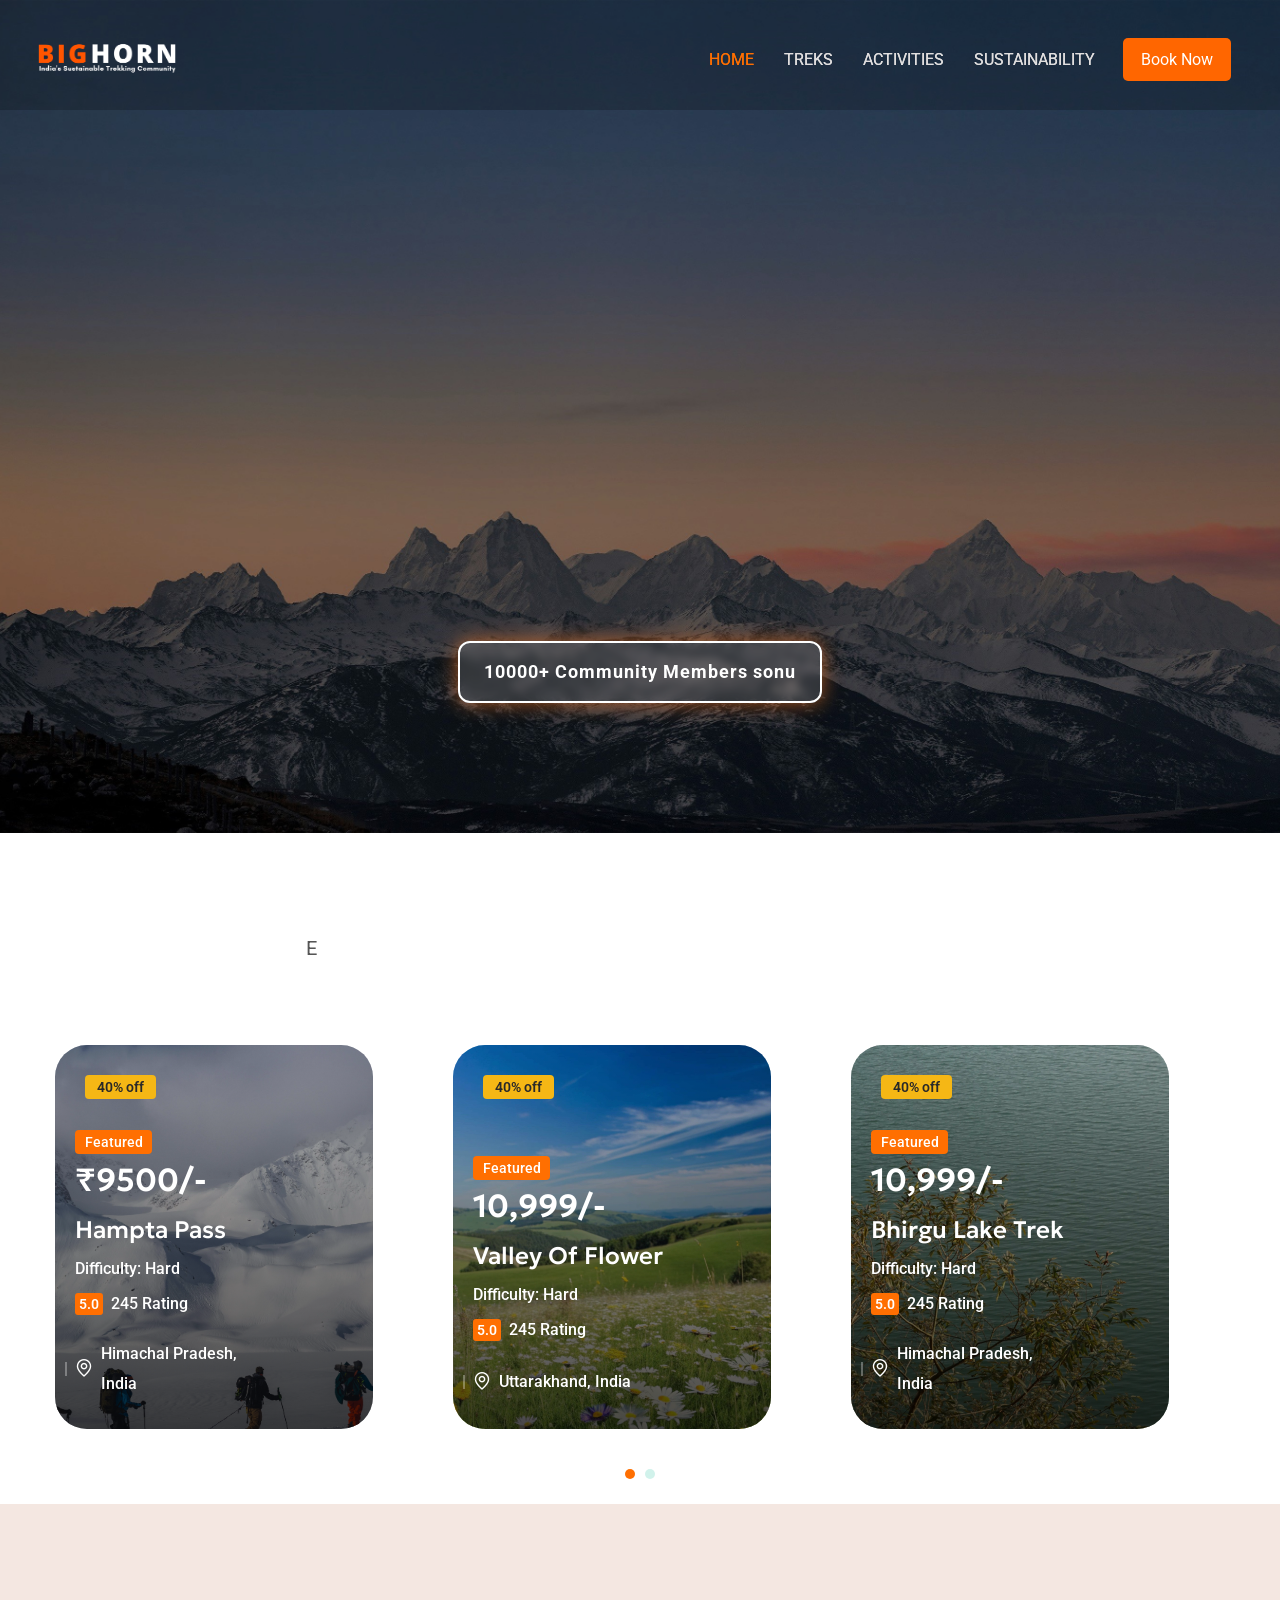
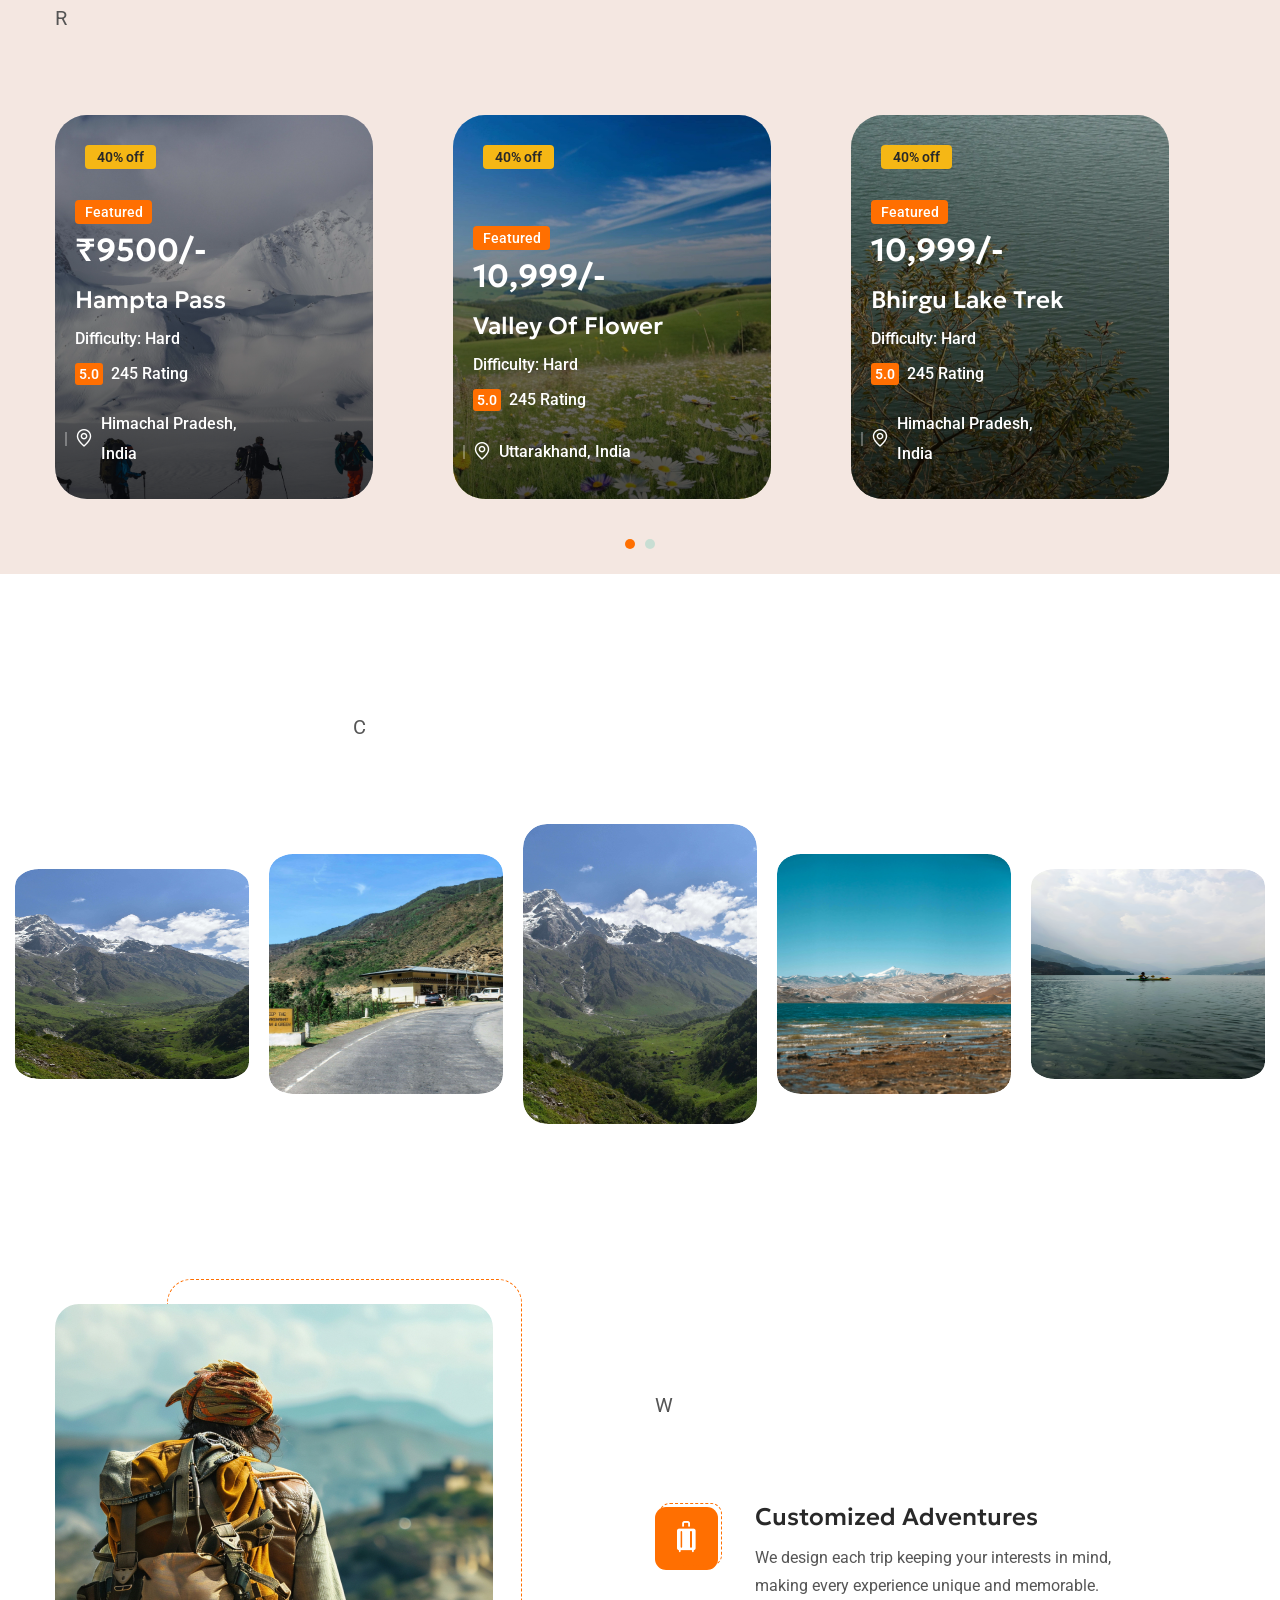
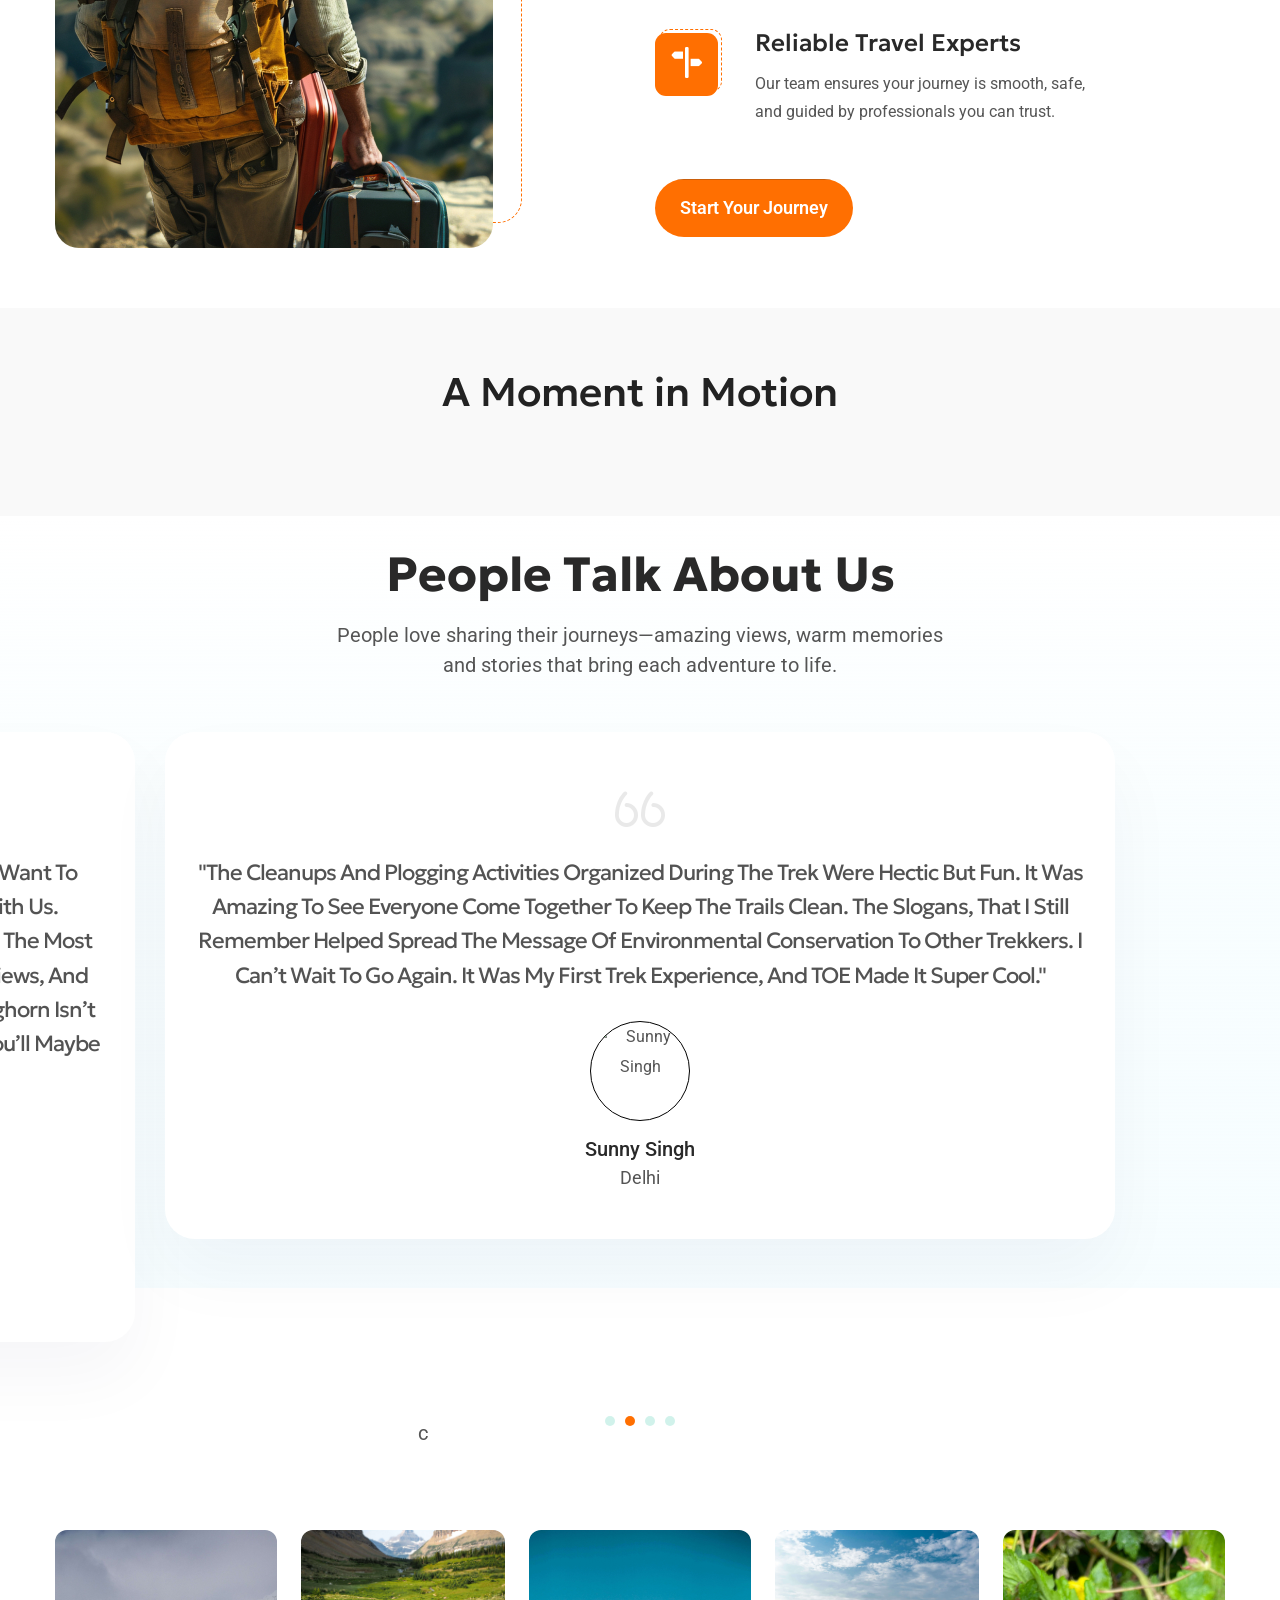
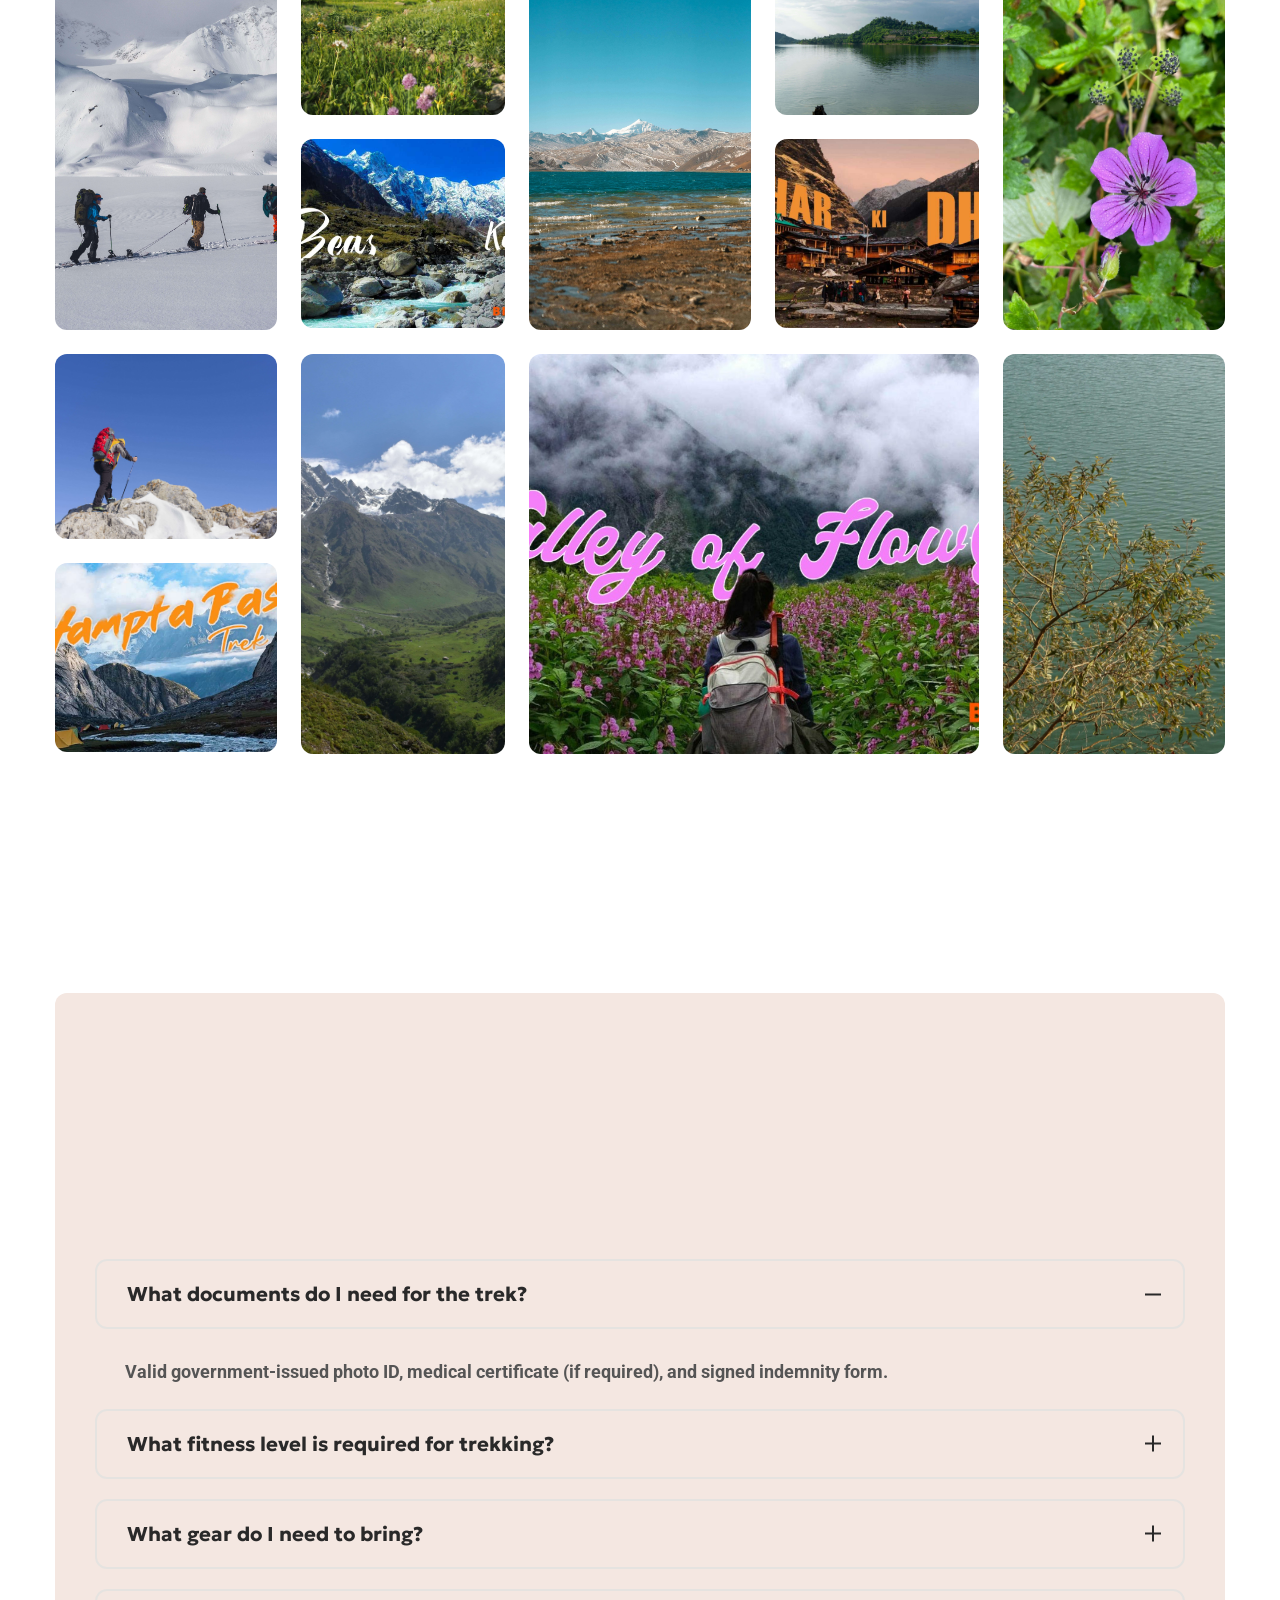
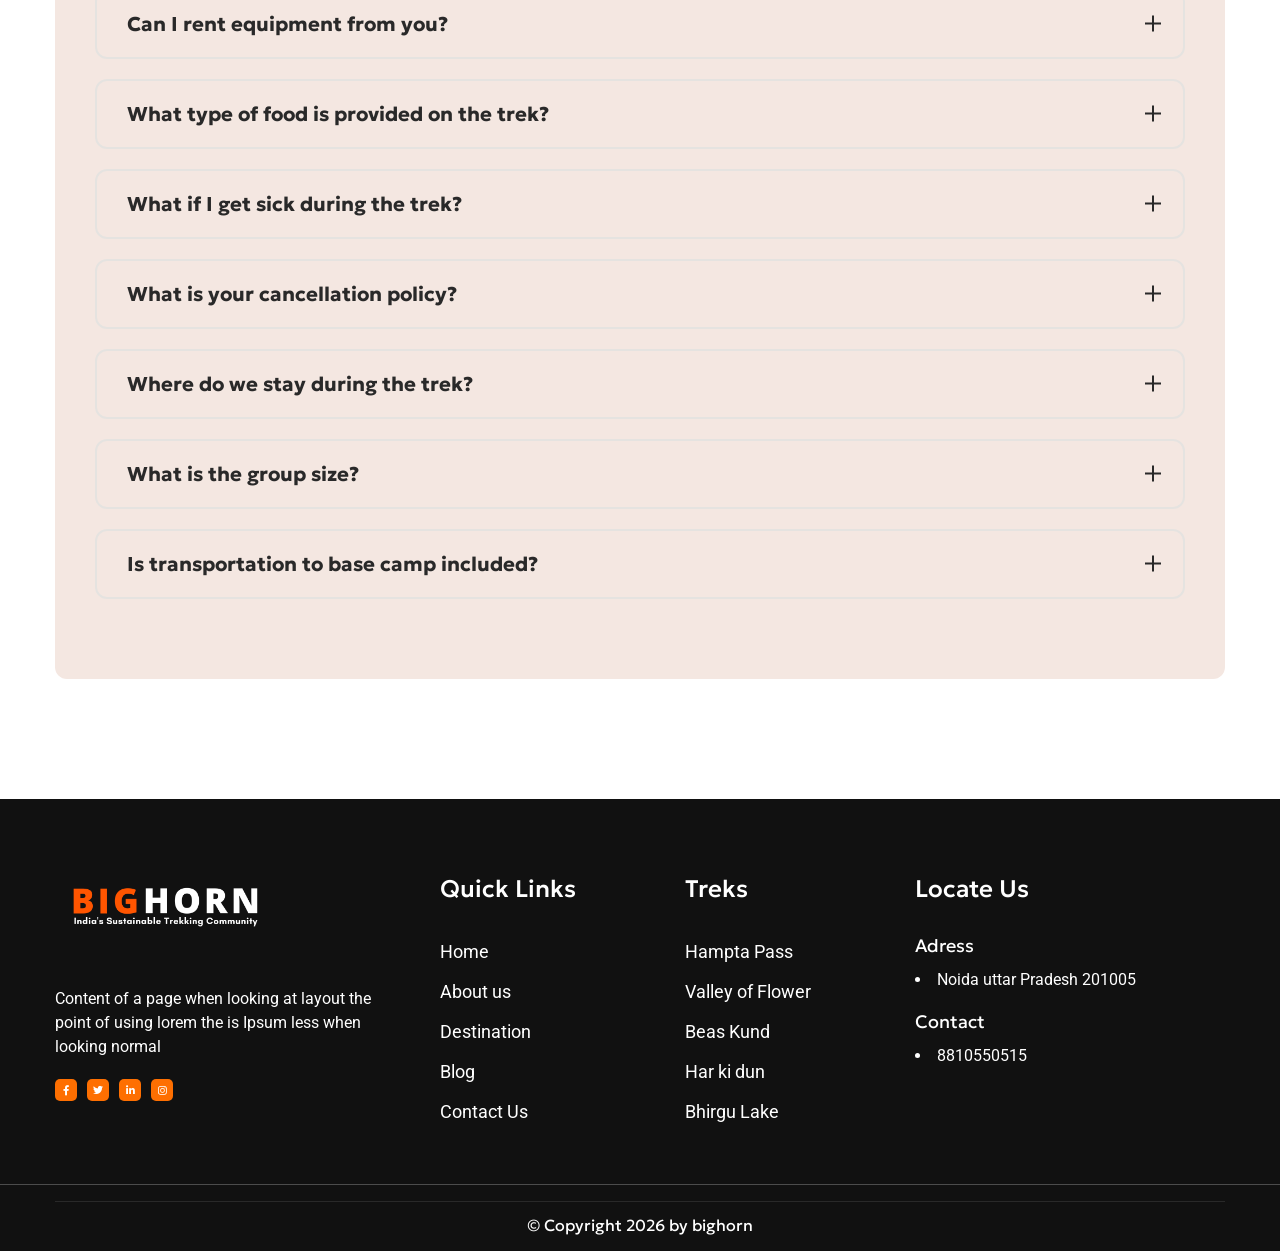
==== commit 5d08ca6c: "sonu" ====
--- a/index.html
+++ b/index.html
@@ -201,7 +201,7 @@
             text-decoration: none;
             font-weight: bold;
             margin-bottom: 10px;
-            
+
         }
 
         .lightbox-close {
@@ -233,7 +233,7 @@
             display: flex;
             justify-content: center;
             align-items: center;
-             
+
         }
 
 
@@ -353,7 +353,7 @@
                         </a>
                     </div> -->
 
-                      <div style="
+                    <div style="
     position: absolute;
     bottom: 130px;
     left: 50%;
@@ -370,8 +370,8 @@
     letter-spacing: 1px;
     z-index: 999;
   ">
-    10000+ Community Members
-  </div>
+                        10000+ Community Members sonu
+                    </div>
 
                 </div>
             </div>
@@ -410,10 +410,10 @@
                                     <div class="tours-one__item__feature">Featured</div>
                                     <div class="tours-one__item__price">₹9500/-</div>
                                     <h3 class="tours-one__item__title">Hampta Pass</h3>
-                                      <div class="tours-one__item__difficulty">Difficulty: Hard</div>
+                                    <div class="tours-one__item__difficulty">Difficulty: Hard</div>
                                     <ul class="tours-one__item__meta list-unstyled">
                                         <li><span>5.0</span>245 Rating</li>
-                                       
+
                                         <li><i class="flaticon-pin-1"></i>Himachal Pradesh, India</li>
                                     </ul>
                                 </div>
@@ -430,7 +430,7 @@
                                     <div class="tours-one__item__feature">Featured</div>
                                     <div class="tours-one__item__price">10,999/-</div>
                                     <h3 class="tours-one__item__title">Valley Of Flower</h3>
-                                     <div class="tours-one__item__difficulty">Difficulty: Hard</div>
+                                    <div class="tours-one__item__difficulty">Difficulty: Hard</div>
                                     <ul class="tours-one__item__meta list-unstyled">
                                         <li><span>5.0</span>245 Rating</li>
                                         <li><i class="flaticon-pin-1"></i>Uttarakhand, India</li>
@@ -449,7 +449,7 @@
                                     <div class="tours-one__item__feature">Featured</div>
                                     <div class="tours-one__item__price">10,999/-</div>
                                     <h3 class="tours-one__item__title">Bhirgu Lake Trek</h3>
-                                     <div class="tours-one__item__difficulty">Difficulty: Hard</div>
+                                    <div class="tours-one__item__difficulty">Difficulty: Hard</div>
                                     <ul class="tours-one__item__meta list-unstyled">
                                         <li><span>5.0</span>245 Rating</li>
                                         <li><i class="flaticon-pin-1"></i>Himachal Pradesh, India</li>
@@ -468,7 +468,7 @@
                                     <div class="tours-one__item__feature">Featured</div>
                                     <div class="tours-one__item__price">7,950/-</div>
                                     <h3 class="tours-one__item__title">Beas Kund</h3>
-                                     <div class="tours-one__item__difficulty">Difficulty: Hard</div>
+                                    <div class="tours-one__item__difficulty">Difficulty: Hard</div>
                                     <ul class="tours-one__item__meta list-unstyled">
                                         <li><span>5.0</span>245 Rating</li>
                                         <li><i class="flaticon-pin-1"></i>Himachal Pradesh, India</li>
@@ -487,7 +487,7 @@
                                     <div class="tours-one__item__feature">Featured</div>
                                     <div class="tours-one__item__price">9,000/-</div>
                                     <h3 class="tours-one__item__title">Har ki Dun</h3>
-                                     <div class="tours-one__item__difficulty">Difficulty: Hard</div>
+                                    <div class="tours-one__item__difficulty">Difficulty: Hard</div>
                                     <ul class="tours-one__item__meta list-unstyled">
                                         <li><span>5.0</span>245 Rating</li>
                                         <li><i class="flaticon-pin-1"></i>Uttarakhand, India</li>
@@ -536,7 +536,7 @@
                                     <div class="tours-one__item__feature">Featured</div>
                                     <div class="tours-one__item__price">₹9500/-</div>
                                     <h3 class="tours-one__item__title">Hampta Pass</h3>
-                                     <div class="tours-one__item__difficulty">Difficulty: Hard</div>
+                                    <div class="tours-one__item__difficulty">Difficulty: Hard</div>
                                     <ul class="tours-one__item__meta list-unstyled">
                                         <li><span>5.0</span>245 Rating</li>
                                         <li><i class="flaticon-pin-1"></i>Himachal Pradesh, India</li>
@@ -555,7 +555,7 @@
                                     <div class="tours-one__item__feature">Featured</div>
                                     <div class="tours-one__item__price">10,999/-</div>
                                     <h3 class="tours-one__item__title">Valley Of Flower</h3>
-                                     <div class="tours-one__item__difficulty">Difficulty: Hard</div>
+                                    <div class="tours-one__item__difficulty">Difficulty: Hard</div>
                                     <ul class="tours-one__item__meta list-unstyled">
                                         <li><span>5.0</span>245 Rating</li>
                                         <li><i class="flaticon-pin-1"></i>Uttarakhand, India</li>
@@ -574,7 +574,7 @@
                                     <div class="tours-one__item__feature">Featured</div>
                                     <div class="tours-one__item__price">10,999/-</div>
                                     <h3 class="tours-one__item__title">Bhirgu Lake Trek</h3>
-                                     <div class="tours-one__item__difficulty">Difficulty: Hard</div>
+                                    <div class="tours-one__item__difficulty">Difficulty: Hard</div>
                                     <ul class="tours-one__item__meta list-unstyled">
                                         <li><span>5.0</span>245 Rating</li>
                                         <li><i class="flaticon-pin-1"></i>Himachal Pradesh, India</li>
@@ -593,7 +593,7 @@
                                     <div class="tours-one__item__feature">Featured</div>
                                     <div class="tours-one__item__price">7,950/-</div>
                                     <h3 class="tours-one__item__title">Beas Kund</h3>
-                                     <div class="tours-one__item__difficulty">Difficulty: Hard</div>
+                                    <div class="tours-one__item__difficulty">Difficulty: Hard</div>
                                     <ul class="tours-one__item__meta list-unstyled">
                                         <li><span>5.0</span>245 Rating</li>
                                         <li><i class="flaticon-pin-1"></i>Himachal Pradesh, India</li>
@@ -612,7 +612,7 @@
                                     <div class="tours-one__item__feature">Featured</div>
                                     <div class="tours-one__item__price">9,000/-</div>
                                     <h3 class="tours-one__item__title">Har ki Dun</h3>
-                                     <div class="tours-one__item__difficulty">Difficulty: Hard</div>
+                                    <div class="tours-one__item__difficulty">Difficulty: Hard</div>
                                     <ul class="tours-one__item__meta list-unstyled">
                                         <li><span>5.0</span>245 Rating</li>
                                         <li><i class="flaticon-pin-1"></i>Uttarakhand, India</li>
@@ -1215,7 +1215,8 @@
                     <div class="col-md-6 col-xl-4 wow fadeInUp " data-wow-delay="00ms">
                         <div class="footer-widget footer-widget--about">
                             <a href="index.html" class="footer-widget__logo">
-                                <img src="images/Bighornwhite.png" width="60%"  style="margin-top: -2rem;" alt="bighorn HTML Template">
+                                <img src="images/Bighornwhite.png" width="60%" style="margin-top: -2rem;"
+                                    alt="bighorn HTML Template">
                             </a>
                             <p class="footer-widget__text">
                                 Content of a page when looking at layout the<br> point of using lorem the is Ipsum less
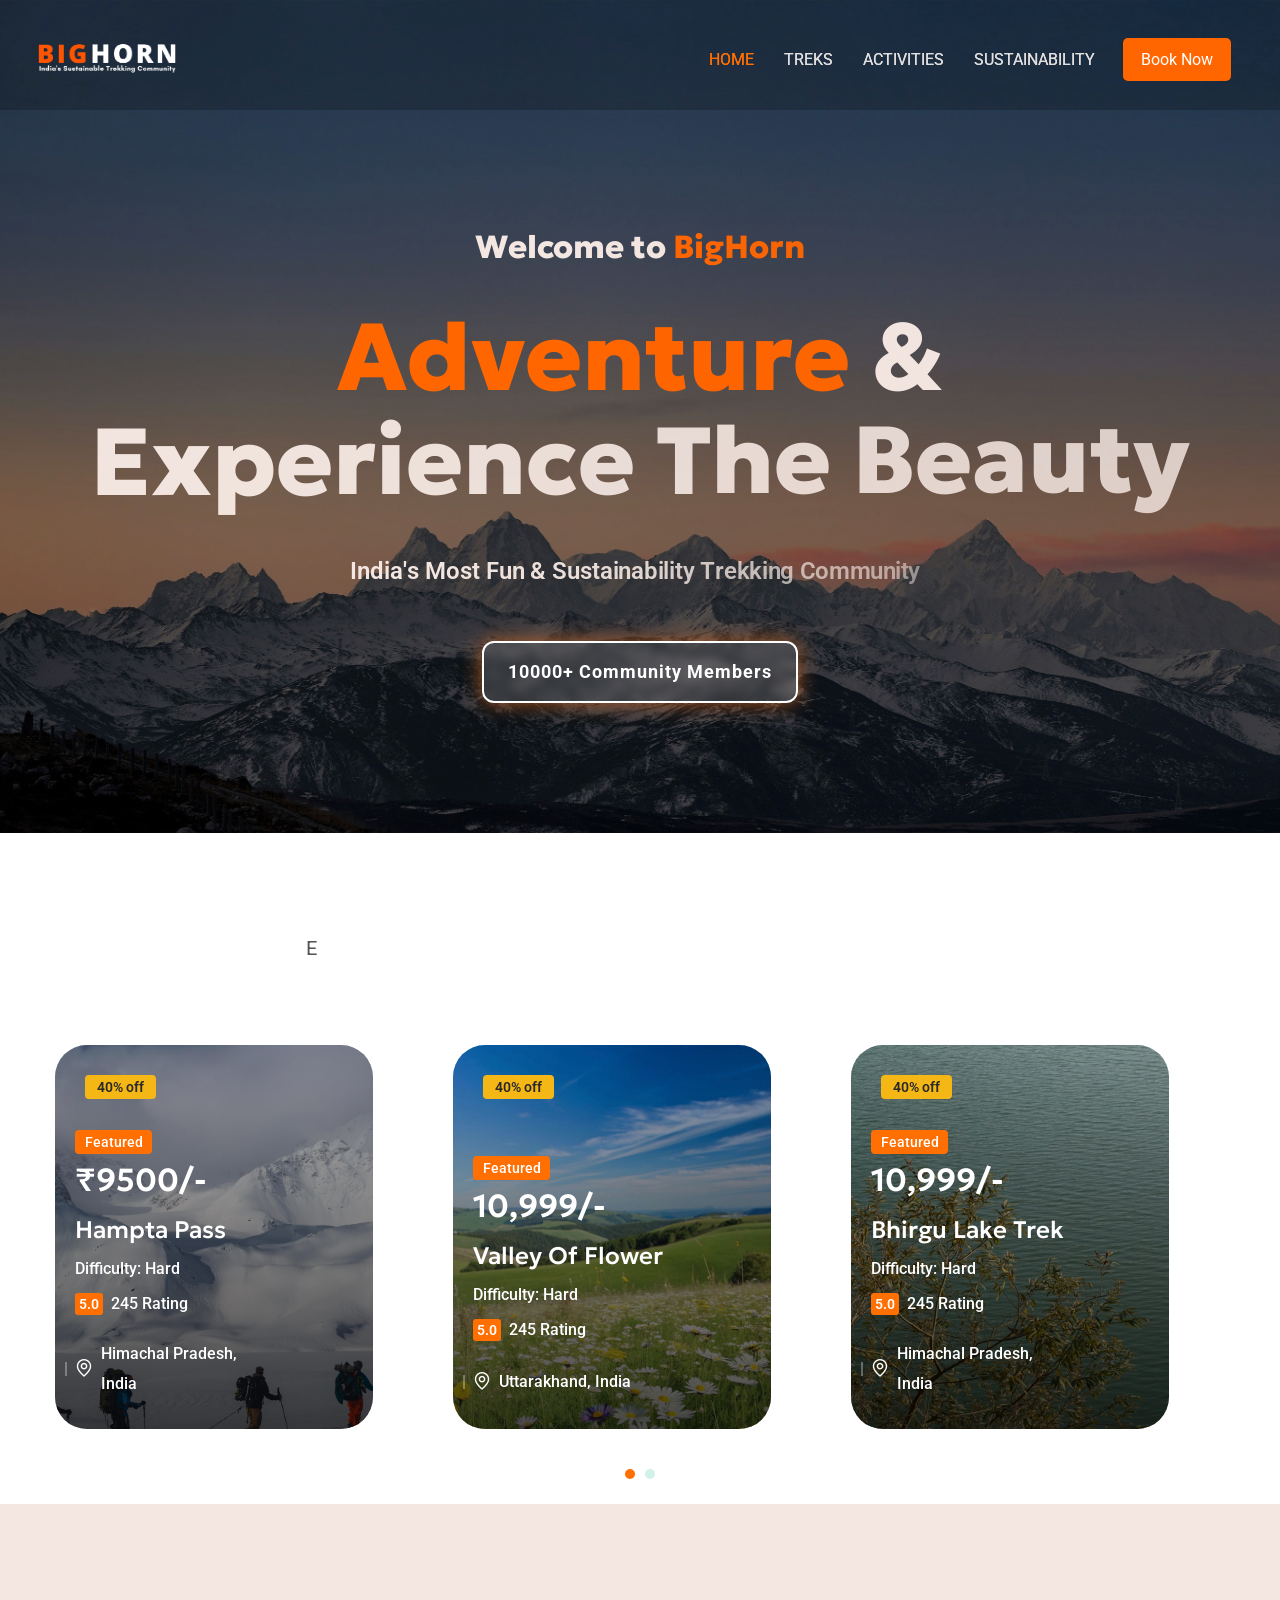
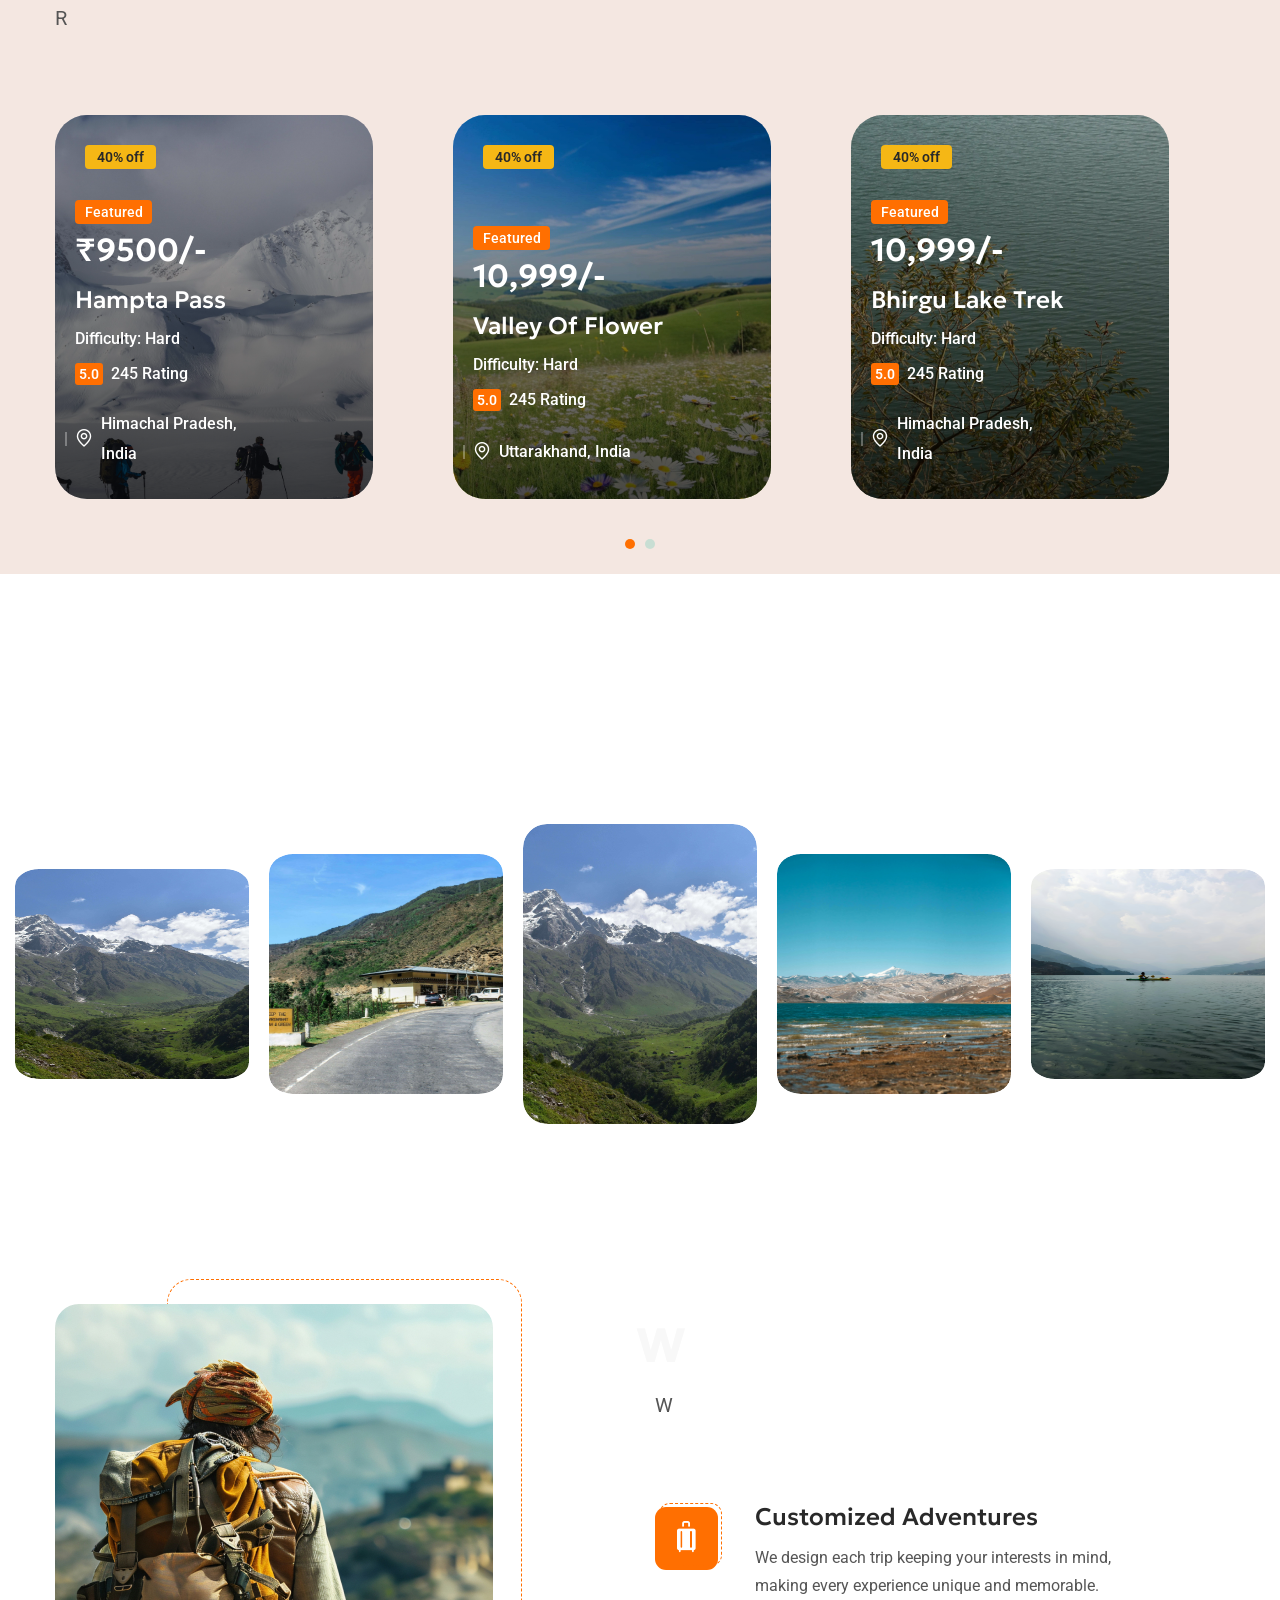
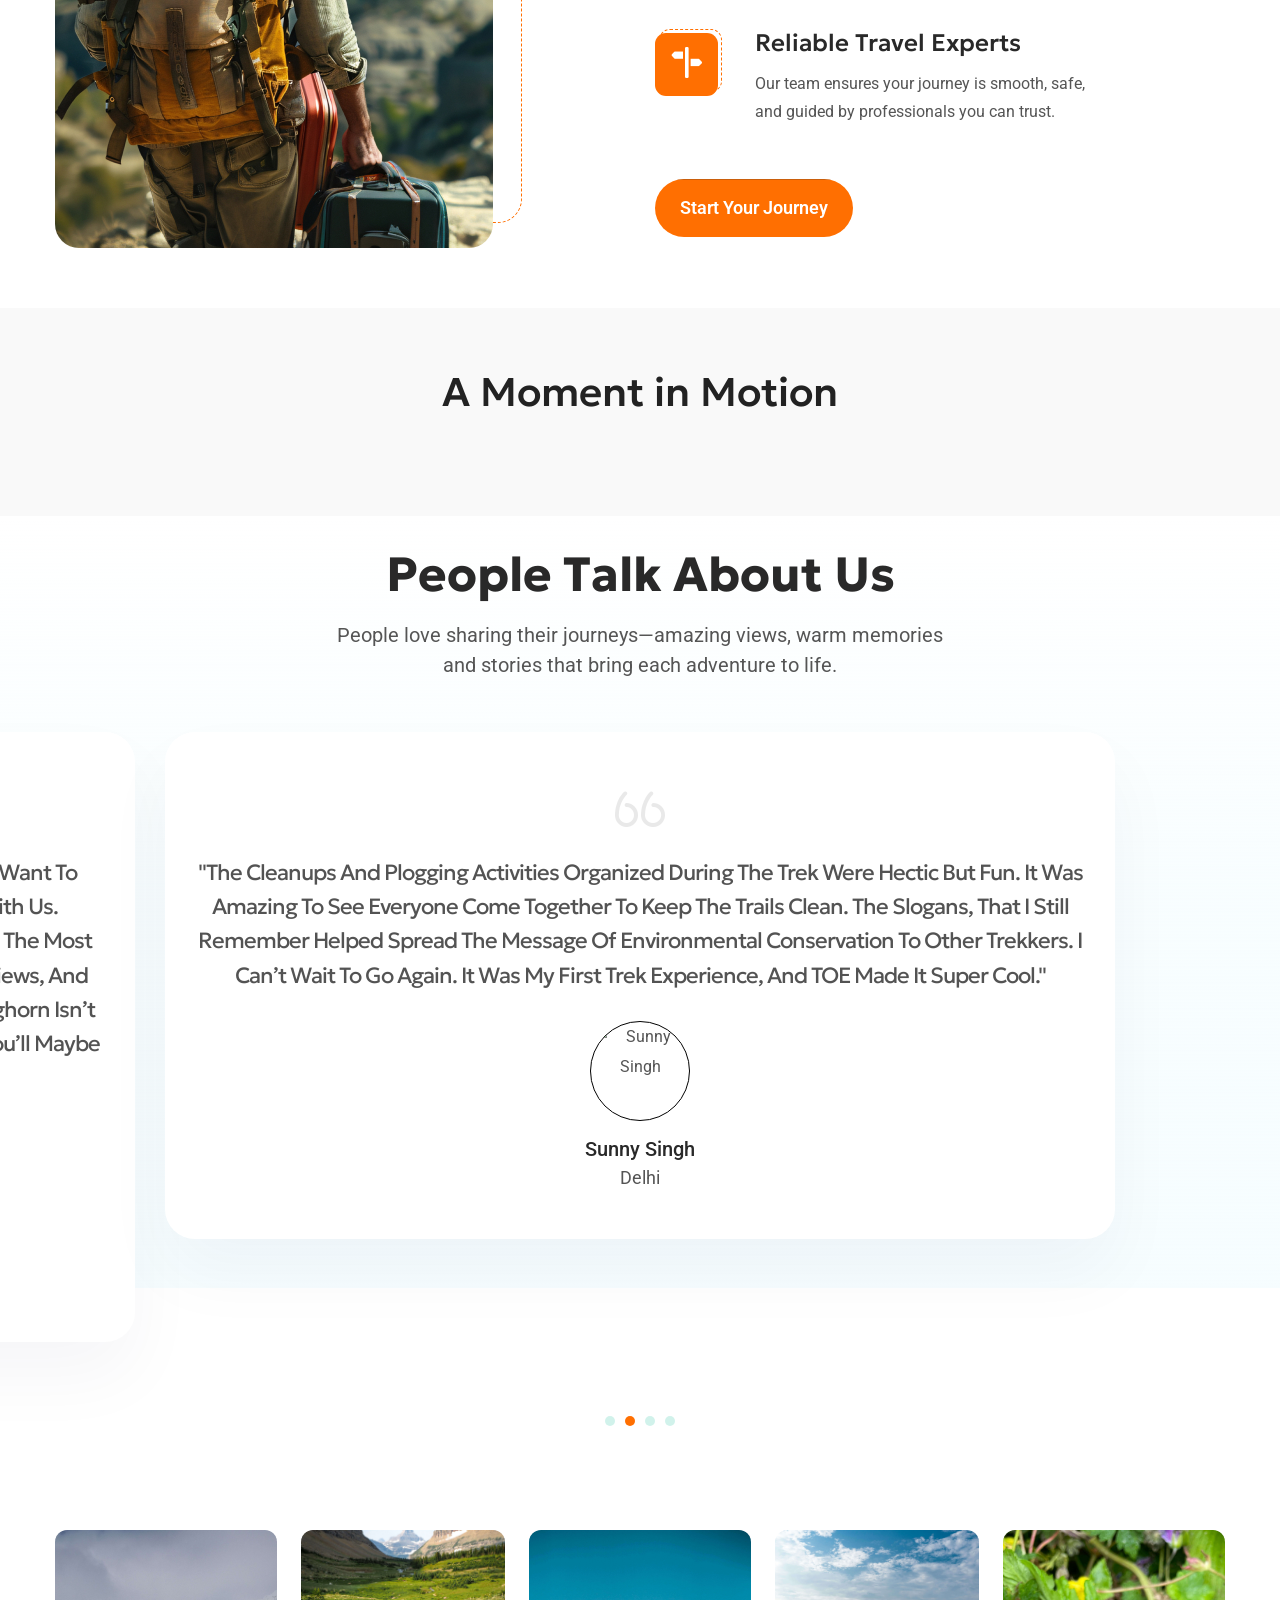
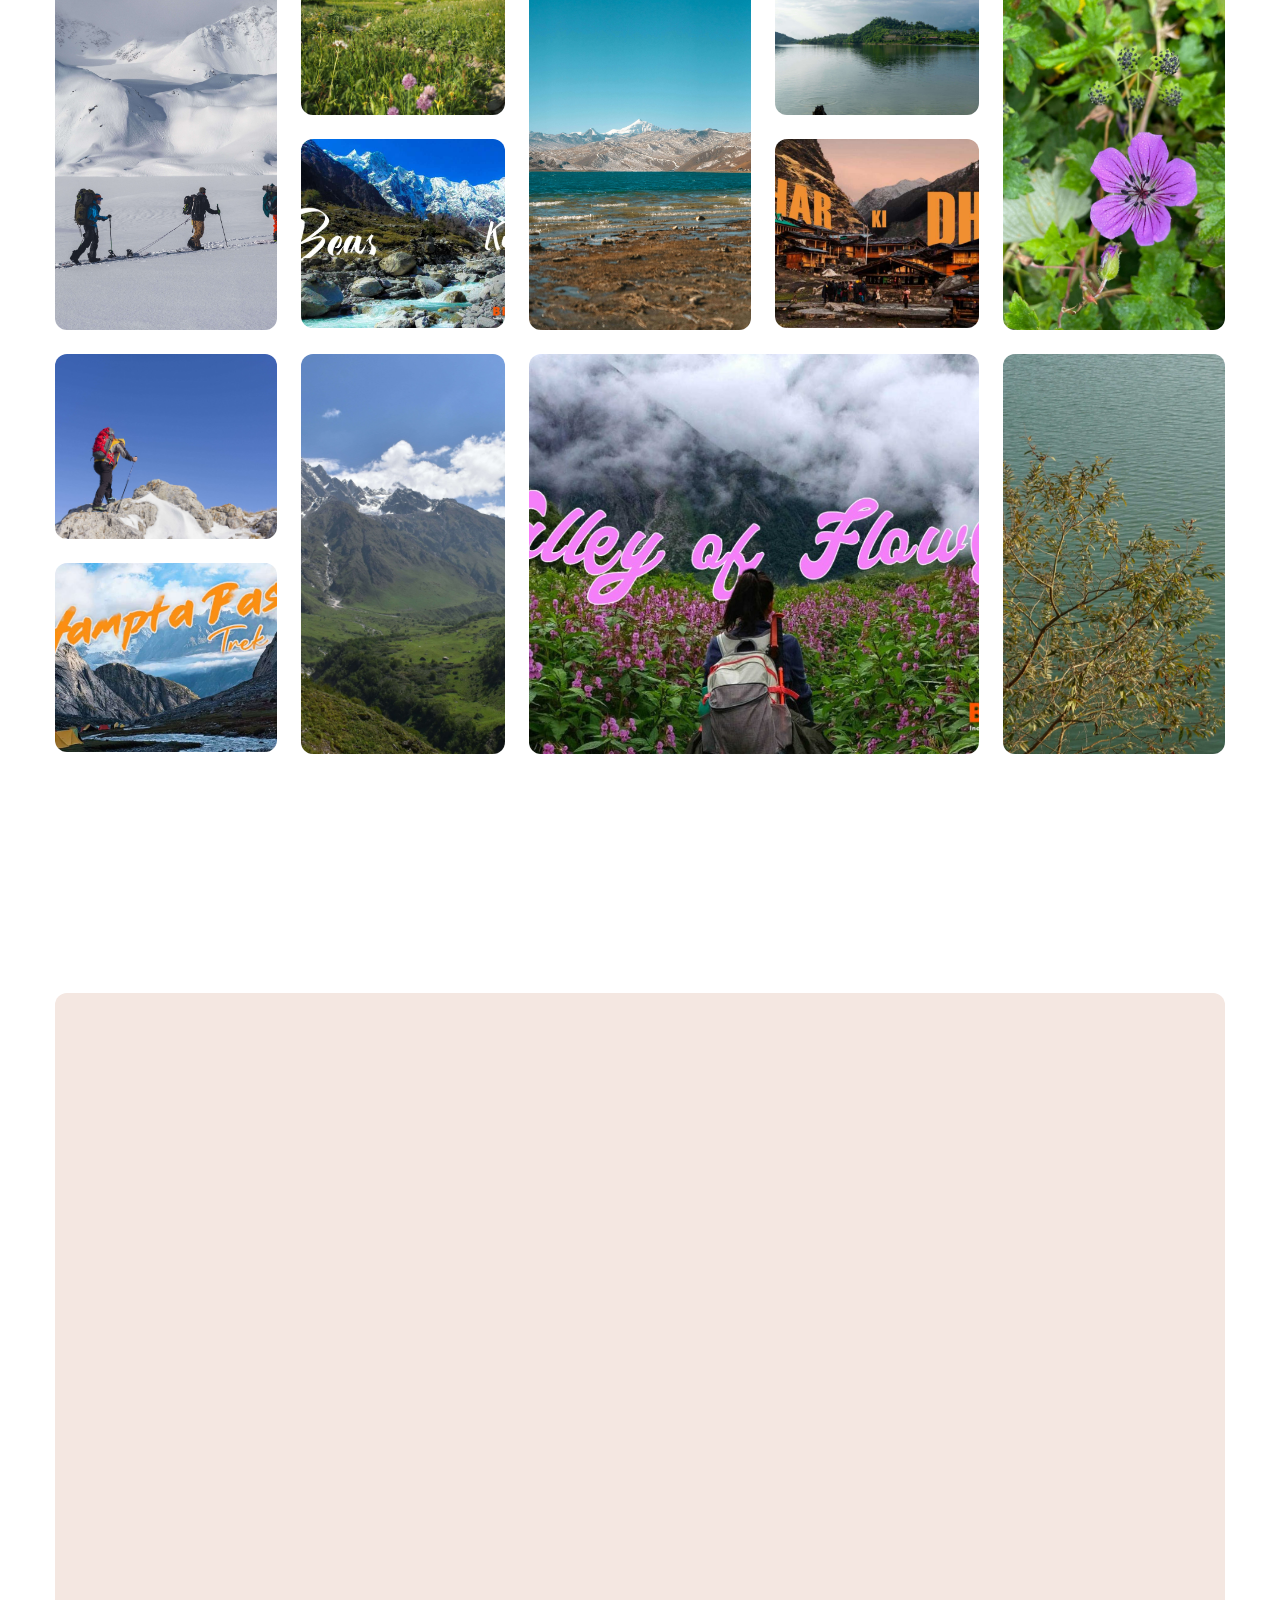
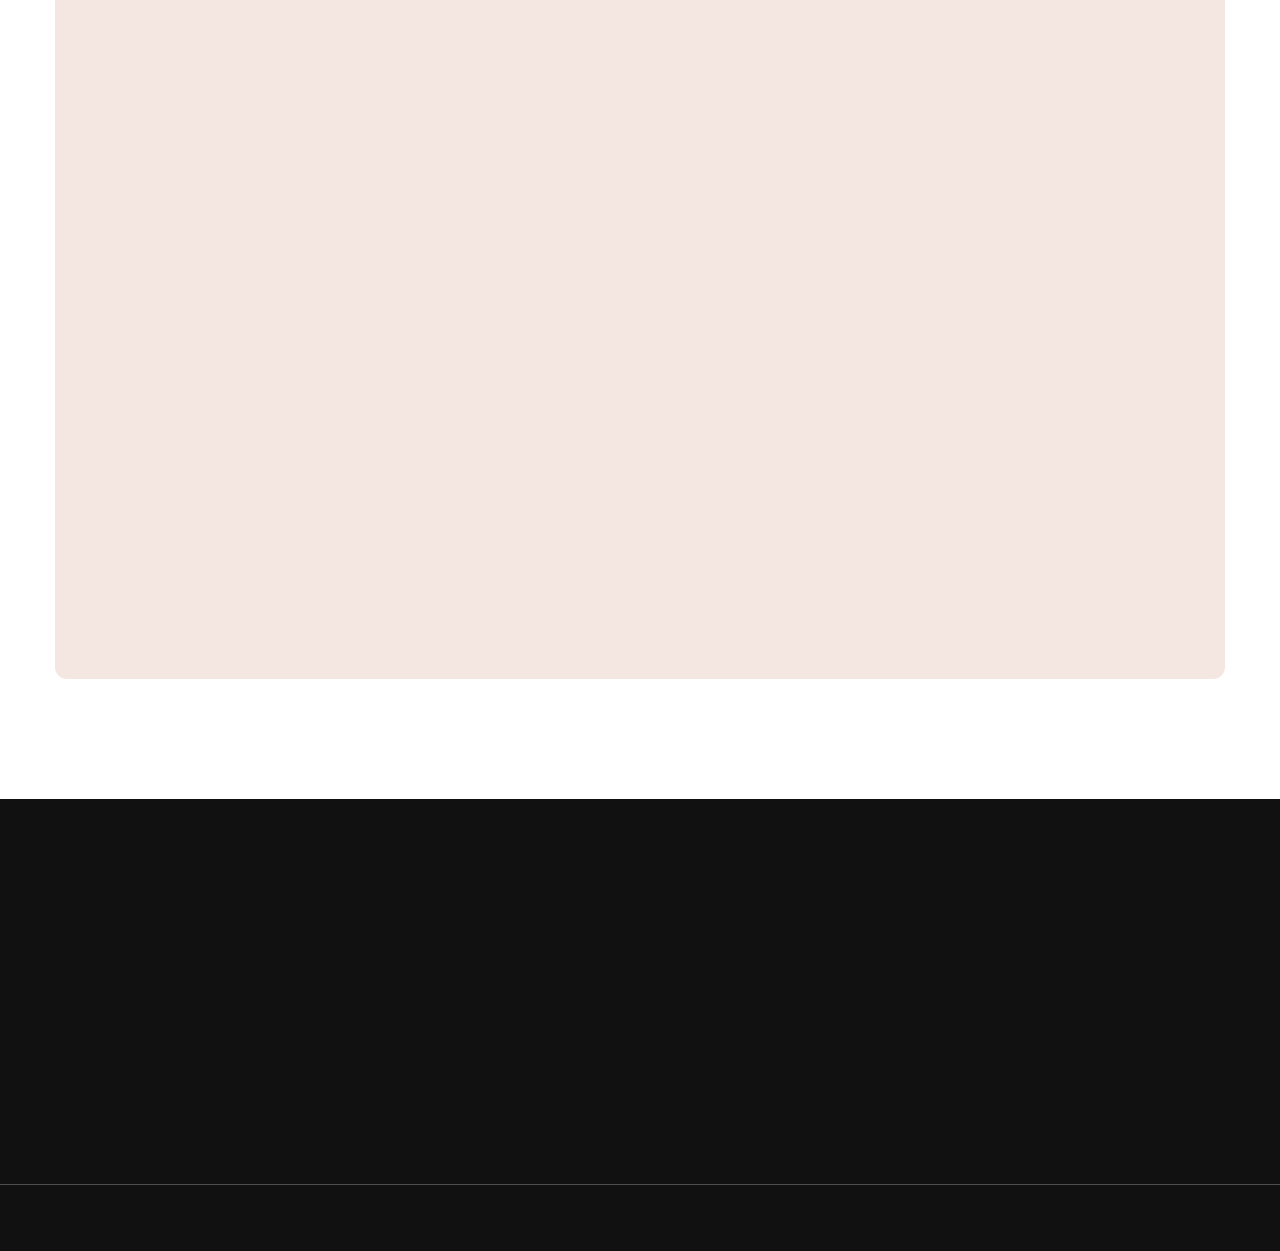
==== commit 7205f6a8: "samaj gya" ====
--- a/index.html
+++ b/index.html
@@ -370,7 +370,7 @@
     letter-spacing: 1px;
     z-index: 999;
   ">
-                        10000+ Community Members sonu
+                        10000+ Community Members
                     </div>
 
                 </div>
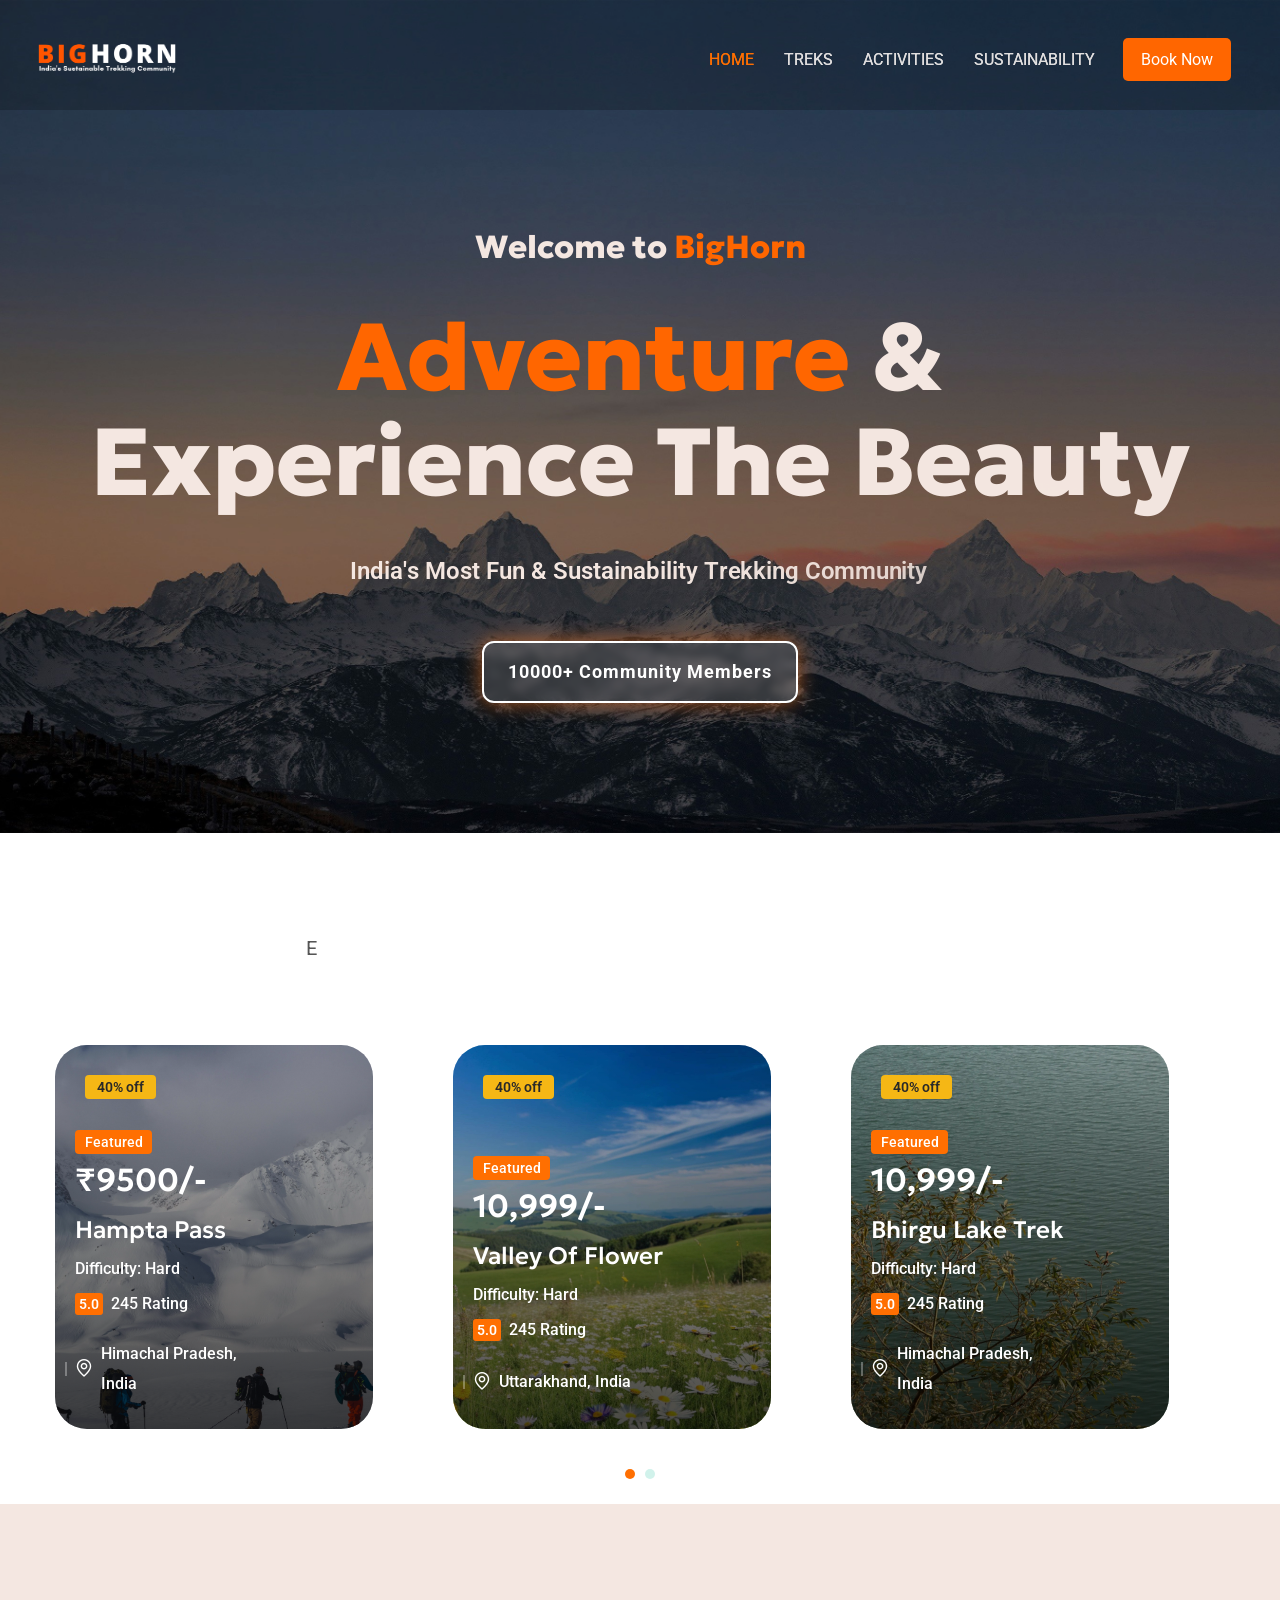
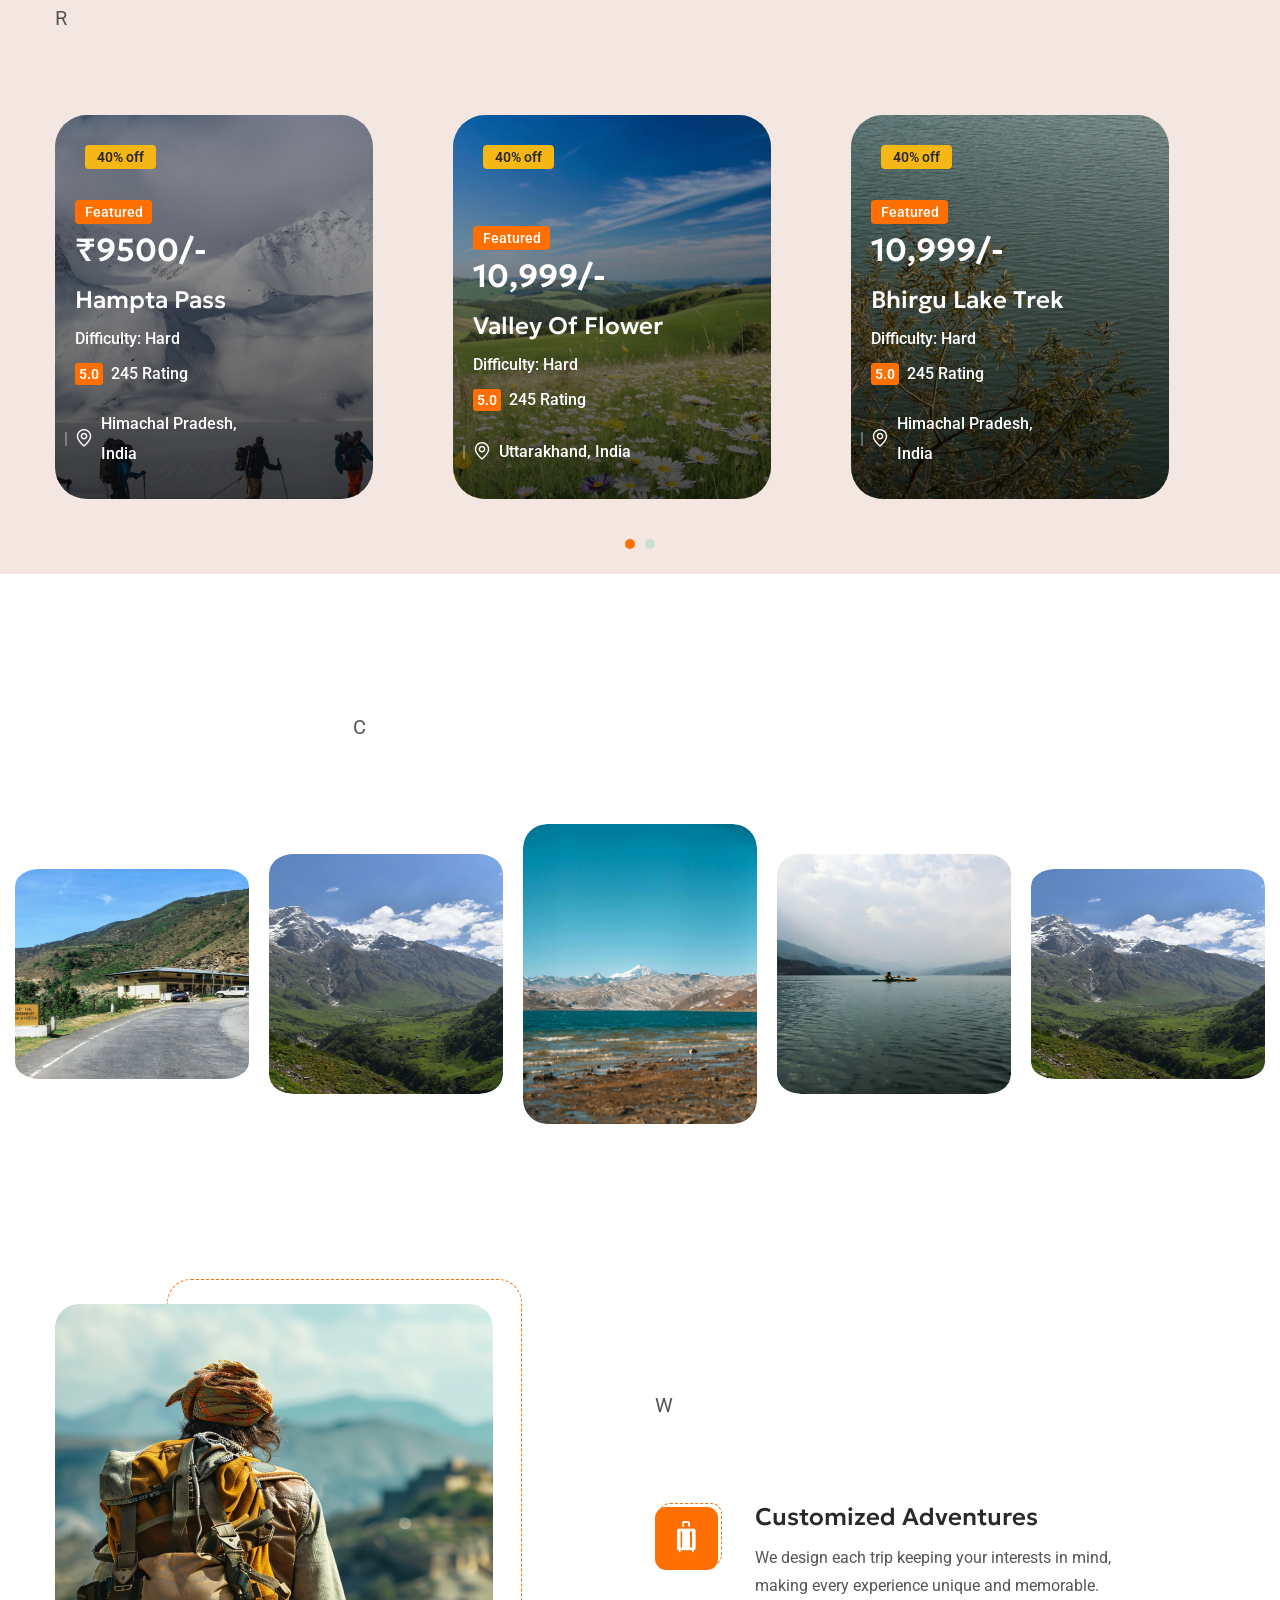
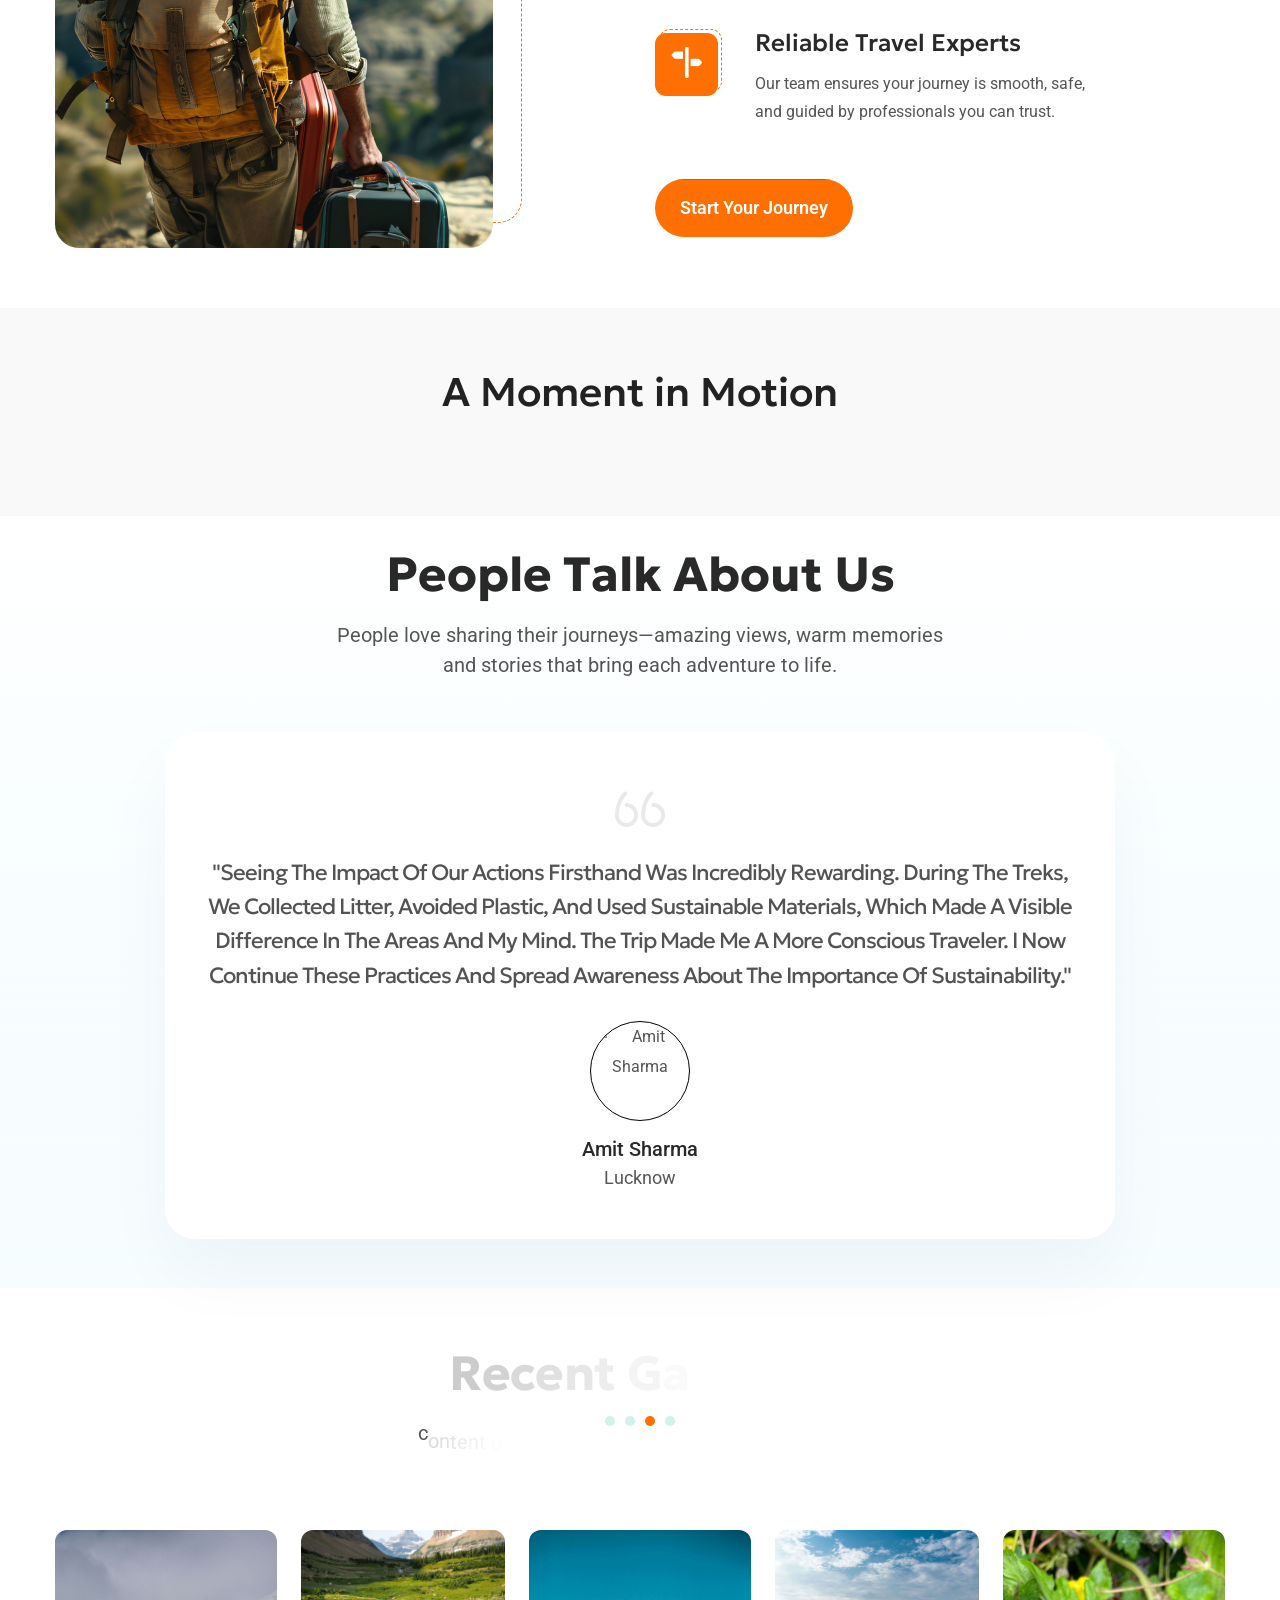
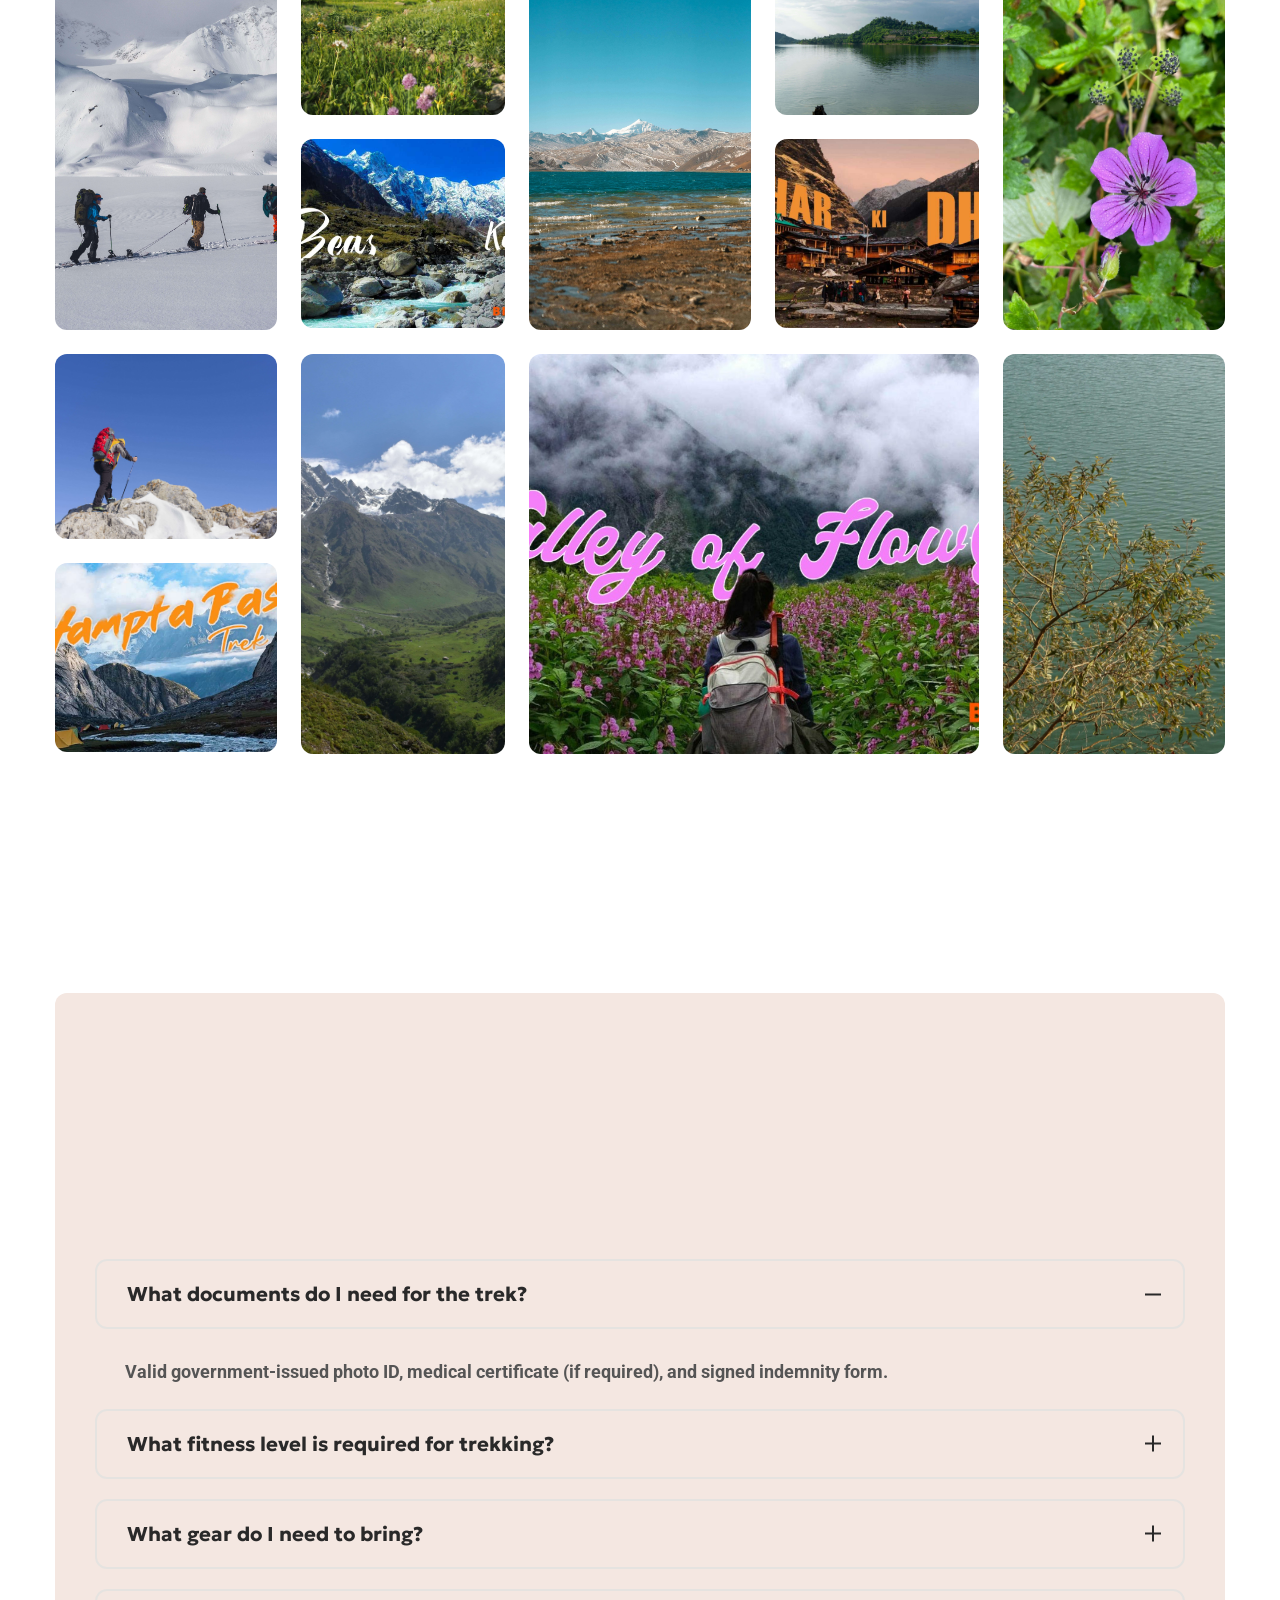
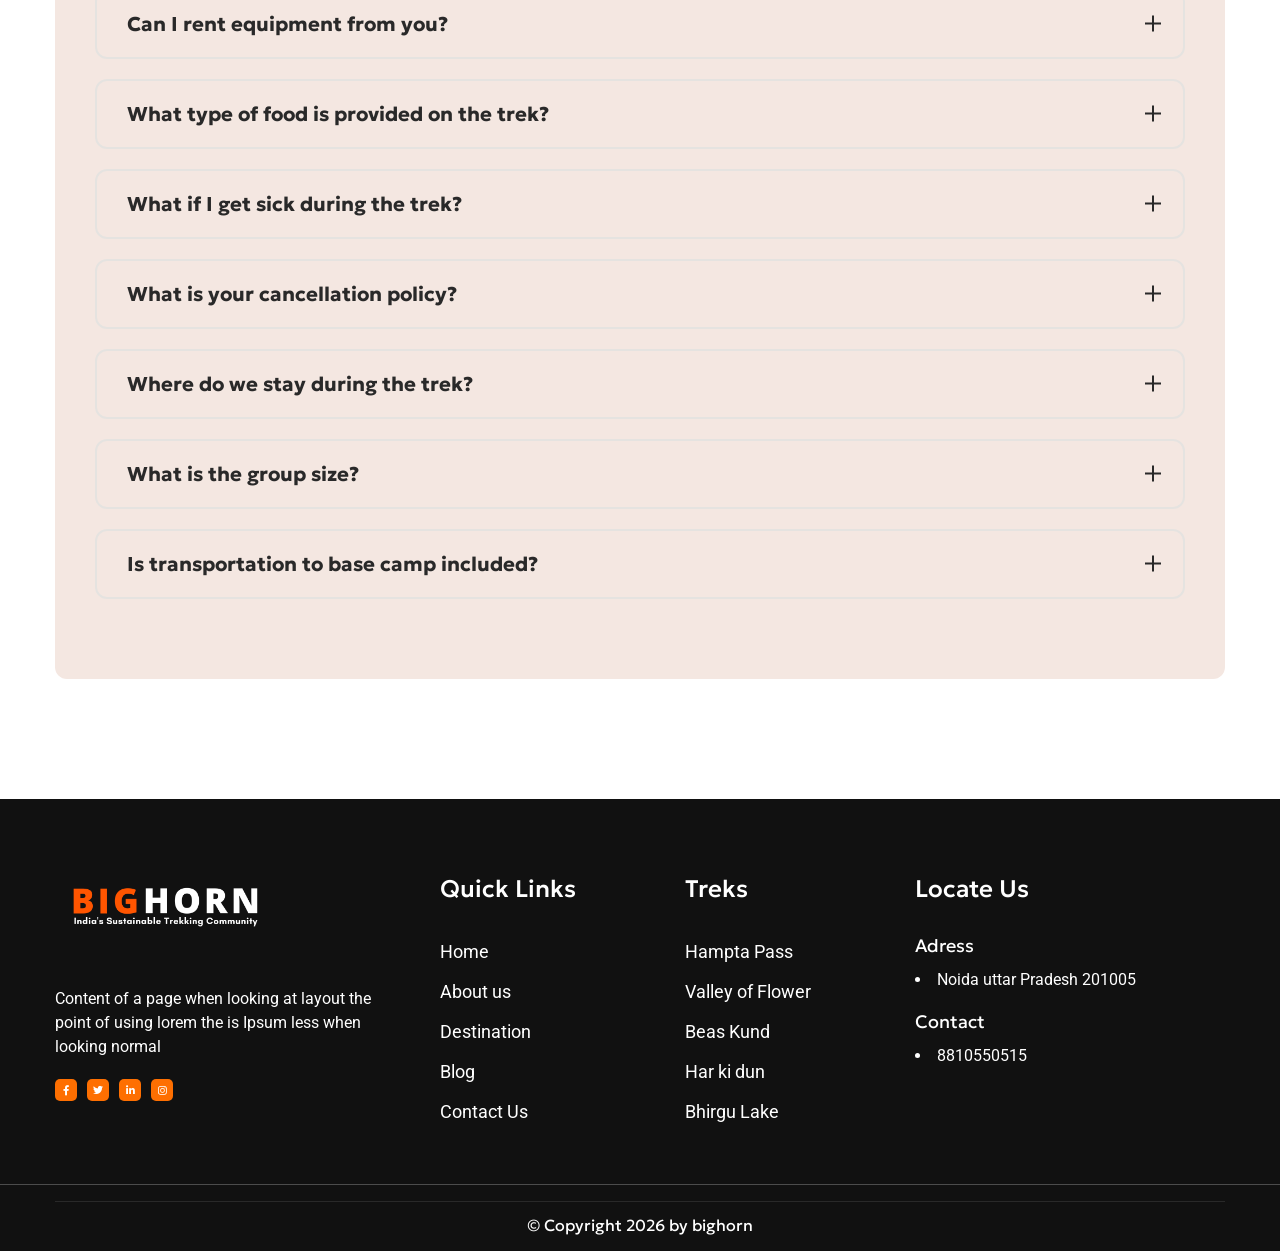
==== commit d8774fb8: "second" ====
--- a/index.html
+++ b/index.html
@@ -354,22 +354,22 @@
                     </div> -->
 
                     <div style="
-    position: absolute;
-    bottom: 130px;
-    left: 50%;
-    transform: translateX(-50%);
-    background: rgba(192, 188, 188, 0.2);
-    color: #fff;
-    padding: 12px 24px;
-    border-radius: 12px;
-    font-size: 18px;
-    border: 2px solid white;
-    font-weight: bold;
-  box-shadow: 0 0 20px rgba(233, 116, 39, 0.7);
-    backdrop-filter: blur(4px);
-    letter-spacing: 1px;
-    z-index: 999;
-  ">
+                            position: absolute;
+                            bottom: 130px;
+                            left: 50%;
+                            transform: translateX(-50%);
+                            background: rgba(192, 188, 188, 0.2);
+                            color: #fff;
+                            padding: 12px 24px;
+                            border-radius: 12px;
+                            font-size: 18px;
+                            border: 2px solid white;
+                            font-weight: bold;
+                        box-shadow: 0 0 20px rgba(233, 116, 39, 0.7);
+                            backdrop-filter: blur(4px);
+                            letter-spacing: 1px;
+                            z-index: 999;
+                        ">
                         10000+ Community Members
                     </div>
 
